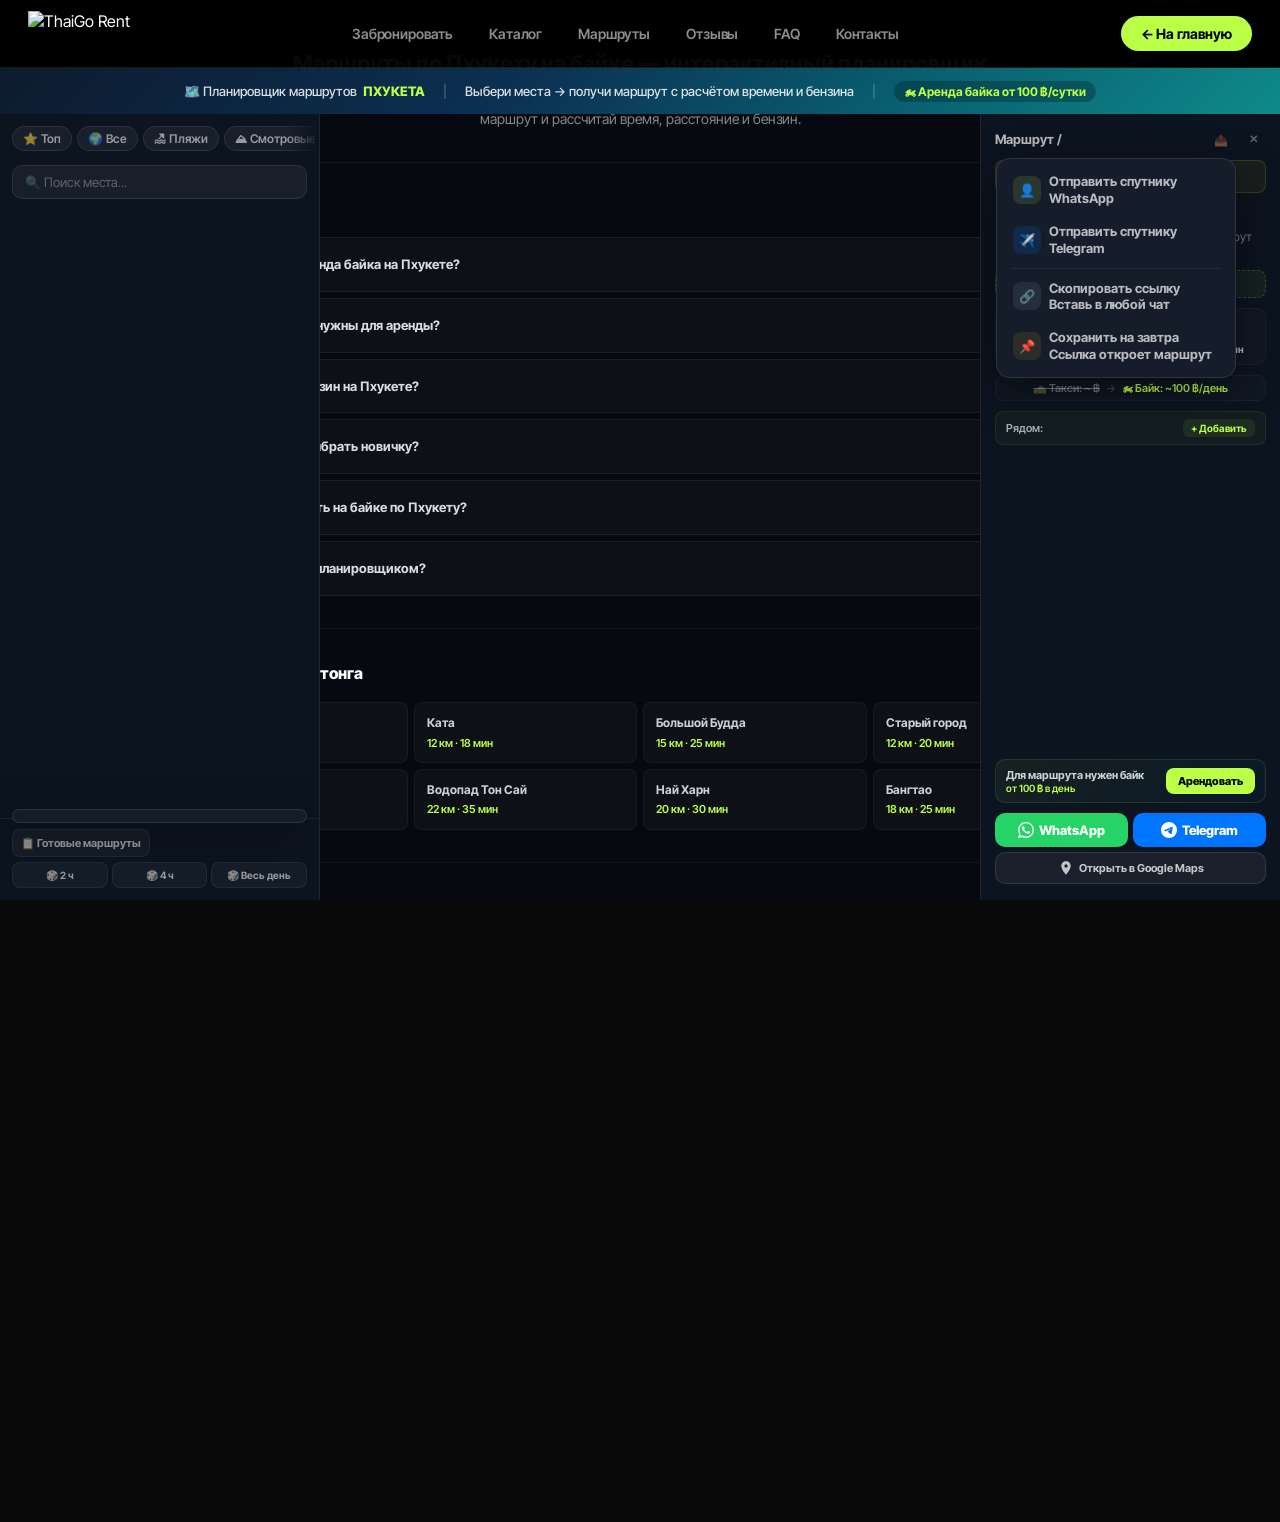
==== index.html @ ddea9d00 "upd1" ====
<!DOCTYPE html>
<html lang="ru">
<head>
  <meta charset="UTF-8">
  <meta name="viewport" content="width=device-width, initial-scale=1.0">
  <title>Маршруты по Пхукету на байке — интерактивный планировщик | ThaiGo Rent</title>
  <meta name="description" content="Интерактивный планировщик маршрутов по Пхукету. 60+ мест: пляжи, храмы, смотровые, рынки, рестораны, фотоспоты. Расчёт километров, времени и бензина. Аренда байка от 100 ฿/сутки.">
  <link rel="canonical" href="https://map.thaigo.rent/">
  <meta name="robots" content="index, follow, max-snippet:-1, max-image-preview:large">

  <!-- Favicon -->
  <link rel="icon" type="image/svg+xml" href="https://thaigo.rent/wp-content/themes/wordpress-theme/img/logo.svg">
  <link rel="icon" type="image/png" sizes="32x32" href="https://thaigo.rent/wp-content/uploads/2024/12/cropped-android-chrome-192x192-1-32x32.png">
  <link rel="apple-touch-icon" href="https://thaigo.rent/wp-content/uploads/2024/12/cropped-android-chrome-192x192-1-180x180.png">

  <!-- Verification -->
  <meta name="yandex-verification" content="">
  <meta name="google-site-verification" content="">

  <!-- Open Graph -->
  <meta property="og:title" content="Планировщик маршрутов по Пхукету на байке | ThaiGo Rent">
  <meta property="og:description" content="Построй маршрут по Пхукету: 60+ мест, расчёт км, времени и бензина. Аренда байка от 100 ฿/сутки.">
  <meta property="og:type" content="website">
  <meta property="og:url" content="https://map.thaigo.rent/">
  <meta property="og:locale" content="ru_RU">
  <meta property="og:image" content="https://map.thaigo.rent/og-cover.jpg">
  <meta property="og:image:width" content="1200">
  <meta property="og:image:height" content="630">
  <meta property="og:image:alt" content="Планировщик маршрутов по Пхукету — интерактивная карта с 60+ местами">
  <meta property="og:site_name" content="ThaiGo Rent">

  <!-- Twitter Card -->
  <meta name="twitter:card" content="summary_large_image">
  <meta name="twitter:title" content="Планировщик маршрутов по Пхукету на байке | ThaiGo Rent">
  <meta name="twitter:description" content="60+ мест на Пхукете: пляжи, храмы, рынки, фотоспоты. Расчёт км, времени и бензина.">
  <meta name="twitter:image" content="https://map.thaigo.rent/og-cover.jpg">

  <!-- Google Fonts: Inter Tight -->
  <link rel="preconnect" href="https://fonts.googleapis.com">
  <link rel="preconnect" href="https://fonts.gstatic.com" crossorigin>
  <link href="https://fonts.googleapis.com/css2?family=Inter+Tight:wght@400;500;600;700;800;900&display=swap" rel="stylesheet">

  <!-- Leaflet CSS -->
  <link rel="stylesheet" href="https://unpkg.com/leaflet@1.9.4/dist/leaflet.css">

  <!-- App CSS -->
  <link rel="stylesheet" href="css/main.css">
  <link rel="stylesheet" href="css/panel.css">
  <link rel="stylesheet" href="css/map.css">
  <link rel="stylesheet" href="css/animations.css">

  <!-- Schema.org: WebApplication -->
  <script type="application/ld+json">
  {
    "@context": "https://schema.org",
    "@type": "WebApplication",
    "name": "Планировщик маршрутов по Пхукету",
    "url": "https://map.thaigo.rent/",
    "applicationCategory": "TravelApplication",
    "inLanguage": "ru",
    "description": "Интерактивный планировщик маршрутов по острову Пхукет для туристов на байке. 60+ мест с расчётом расстояния, времени и бензина.",
    "operatingSystem": "All",
    "browserRequirements": "Requires JavaScript",
    "offers": {
      "@type": "Offer",
      "price": "0",
      "priceCurrency": "THB"
    },
    "provider": {
      "@type": "LocalBusiness",
      "name": "ThaiGo Rent",
      "url": "https://thaigo.rent",
      "telephone": "+66822545737",
      "image": "https://thaigo.rent/wp-content/themes/wordpress-theme/img/logo.svg",
      "priceRange": "100-500 THB",
      "address": {
        "@type": "PostalAddress",
        "streetAddress": "Patak Rd",
        "addressLocality": "Karon",
        "addressRegion": "Phuket",
        "addressCountry": "TH"
      },
      "geo": {
        "@type": "GeoCoordinates",
        "latitude": 7.8439,
        "longitude": 98.2977
      },
      "openingHoursSpecification": {
        "@type": "OpeningHoursSpecification",
        "dayOfWeek": ["Monday","Tuesday","Wednesday","Thursday","Friday","Saturday","Sunday"],
        "opens": "09:00",
        "closes": "21:00"
      }
    }
  }
  </script>

  <!-- Schema.org: BreadcrumbList -->
  <script type="application/ld+json">
  {
    "@context": "https://schema.org",
    "@type": "BreadcrumbList",
    "itemListElement": [
      {
        "@type": "ListItem",
        "position": 1,
        "name": "ThaiGo Rent",
        "item": "https://thaigo.rent/"
      },
      {
        "@type": "ListItem",
        "position": 2,
        "name": "Планировщик маршрутов по Пхукету",
        "item": "https://map.thaigo.rent/"
      }
    ]
  }
  </script>

  <!-- Schema.org: FAQPage -->
  <script type="application/ld+json">
  {
    "@context": "https://schema.org",
    "@type": "FAQPage",
    "mainEntity": [
      {
        "@type": "Question",
        "name": "Сколько стоит аренда байка на Пхукете?",
        "acceptedAnswer": {
          "@type": "Answer",
          "text": "Аренда скутера на Пхукете в ThaiGo Rent стоит от 100 бат в сутки (около 270 рублей). Цена зависит от модели: Honda Click от 100 ฿, Yamaha NMAX от 250 ฿, Honda PCX от 300 ฿. Страховка и доставка в отель включены."
        }
      },
      {
        "@type": "Question",
        "name": "Какие документы нужны для аренды байка?",
        "acceptedAnswer": {
          "@type": "Answer",
          "text": "Для аренды байка на Пхукете нужен загранпаспорт и международные водительские права (категория А). Залог — от 2000 бат или копия паспорта. ThaiGo Rent принимает бронирование через WhatsApp и Telegram."
        }
      },
      {
        "@type": "Question",
        "name": "Сколько стоит бензин на Пхукете?",
        "acceptedAnswer": {
          "@type": "Answer",
          "text": "Бензин на Пхукете стоит около 43 бат за литр (около 115 рублей). Средний расход скутера — 4 литра на 100 км. Маршрут длиной 50 км обойдётся примерно в 85 бат бензина."
        }
      },
      {
        "@type": "Question",
        "name": "Какой маршрут по Пхукету выбрать новичку?",
        "acceptedAnswer": {
          "@type": "Answer",
          "text": "Лучший маршрут для начинающих: Патонг — Карон — Ката — смотровая Карон — мыс Пхромтхеп. Это 25 км по прибрежной дороге, около 40 минут в пути, без сложных серпантинов. Дорога асфальтированная с красивыми видами."
        }
      },
      {
        "@type": "Question",
        "name": "Безопасно ли ездить на байке по Пхукету?",
        "acceptedAnswer": {
          "@type": "Answer",
          "text": "Движение на Пхукете левостороннее. Основные правила: носите шлем (штраф 500 ฿), не превышайте 60 км/ч в городе и 90 км/ч на трассе, сбрасывайте скорость на серпантинах. Избегайте поездок в Патонг в час пик (8-10 утра и 17-19 вечера)."
        }
      },
      {
        "@type": "Question",
        "name": "Как пользоваться планировщиком маршрутов?",
        "acceptedAnswer": {
          "@type": "Answer",
          "text": "Выберите интересные места из списка слева или на карте. Планировщик автоматически рассчитает расстояние, время в пути и стоимость бензина. Можно оптимизировать порядок точек, поделиться маршрутом через WhatsApp/Telegram или открыть в Google Maps."
        }
      }
    ]
  }
  </script>
</head>
<body>

  <!-- ===== HEADER ===== -->
  <header class="header">
    <a href="https://thaigo.rent" target="_blank" rel="noopener">
      <img
        src="https://thaigo.rent/wp-content/themes/wordpress-theme/img/logo.svg"
        alt="ThaiGo Rent"
        height="44"
        class="logo-img"
      >
    </a>

    <nav class="header-nav">
      <a href="https://thaigo.rent/#book-form">Забронировать</a>
      <a href="https://thaigo.rent/#catalog">Каталог</a>
      <a href="https://thaigo.rent/#where-go">Маршруты</a>
      <a href="https://thaigo.rent/#comments">Отзывы</a>
      <a href="https://thaigo.rent/#faq">FAQ</a>
      <a href="https://thaigo.rent/#contact-info">Контакты</a>
    </nav>

    <a href="https://thaigo.rent" class="header-back">← На главную</a>

    <button class="burger" onclick="document.querySelector('.mobile-menu').classList.toggle('open')" aria-label="Меню">☰</button>
  </header>

  <!-- Mobile menu -->
  <div class="mobile-menu">
    <a href="https://thaigo.rent/#book-form" onclick="this.parentElement.classList.remove('open')">🏍 Забронировать</a>
    <a href="https://thaigo.rent/#catalog" onclick="this.parentElement.classList.remove('open')">📋 Каталог</a>
    <a href="https://thaigo.rent/#where-go" onclick="this.parentElement.classList.remove('open')">🗺️ Маршруты</a>
    <a href="https://thaigo.rent/#comments" onclick="this.parentElement.classList.remove('open')">⭐ Отзывы</a>
    <a href="https://thaigo.rent/#faq" onclick="this.parentElement.classList.remove('open')">❓ FAQ</a>
    <a href="https://thaigo.rent/#contact-info" onclick="this.parentElement.classList.remove('open')">📞 Контакты</a>
    <a href="https://thaigo.rent" onclick="this.parentElement.classList.remove('open')">← На главную</a>
  </div>

  <!-- ===== HERO ===== -->
  <div class="hero">
    <span class="hero-title">🗺️ Планировщик маршрутов <span class="hero-accent">ПХУКЕТА</span></span>
    <span class="hero-sep">|</span>
    <span>Выбери места → получи маршрут с расчётом времени и бензина</span>
    <span class="hero-sep">|</span>
    <span class="hero-badge">🏍 Аренда байка от 100 ฿/сутки</span>
  </div>

  <!-- ===== MAIN SHELL (3-column: catalog | map | route) ===== -->
  <main class="shell" x-data="panelData()" x-init="init()">

    <!-- LEFT PANEL: Places catalog (discovery) -->
    <aside class="panel-left">
      <!-- Filters -->
      <div class="filters-wrap">
        <div class="filters">
          <button class="filter-pill" :class="{ active: filter === 'top' }" @click="setFilter('top')">⭐ Топ</button>
          <button class="filter-pill" :class="{ active: filter === 'all' }" @click="setFilter('all')">🌍 Все</button>
          <button class="filter-pill" :class="{ active: filter === 'beach' }" @click="setFilter('beach')">🏖 Пляжи</button>
          <button class="filter-pill" :class="{ active: filter === 'view' }" @click="setFilter('view')">⛰ Смотровые</button>
          <button class="filter-pill" :class="{ active: filter === 'temple' }" @click="setFilter('temple')">🛕 Храмы</button>
          <button class="filter-pill" :class="{ active: filter === 'nature' }" @click="setFilter('nature')">🌿 Природа</button>
          <button class="filter-pill" :class="{ active: filter === 'market' }" @click="setFilter('market')">🛍 Рынки</button>
          <button class="filter-pill" :class="{ active: filter === 'food' }" @click="setFilter('food')">🍜 Еда</button>
          <button class="filter-pill" :class="{ active: filter === 'photo' }" @click="setFilter('photo')">📸 Фото</button>
        </div>
      </div>

      <!-- Search -->
      <div class="search-row">
        <input type="text" placeholder="🔍 Поиск места..." x-model="search" class="search-input">
      </div>

      <!-- Place list -->
      <div class="list-scroll">
        <template x-for="place in filteredPlaces" :key="place.id">
          <div class="place-card"
               :class="{ active: place._inRoute }"
               @click="togglePlace(place)">
            <div class="place-icon-wrap" :class="'cat-' + getDisplayCat(place)">
              <span x-text="place.icon"></span>
            </div>
            <div class="place-info">
              <div class="place-name" x-text="place.name"></div>
              <div class="place-desc" x-text="place.desc"></div>
            </div>
            <button class="place-add"
                    :class="{ added: place._inRoute }"
                    @click.stop="togglePlace(place)">
              <span x-text="place._inRoute ? '✓' : '+'"></span>
            </button>
          </div>
        </template>
      </div>

      <!-- Presets & Generator (bottom of left panel) -->
      <div class="gen-block">
        <div class="gen-row">
          <div class="presets-wrap" style="flex:1">
            <button class="gen-btn" @click.stop="togglePresets()">📋 Готовые маршруты</button>
            <div class="presets-popover" x-show="presetsOpen" x-transition @click.stop>
              <template x-for="preset in PRESET_ROUTES" :key="preset.name">
                <button class="share-popover-item" @click="loadPreset(preset)">
                  <span class="share-popover-icon" style="background:rgba(255,255,255,0.06)" x-text="preset.icon"></span>
                  <span class="share-popover-label" x-text="preset.name"></span>
                </button>
              </template>
            </div>
          </div>
        </div>
        <div class="gen-row">
          <button class="gen-btn gen-btn-rand" @click="generateRandom(120)">🎲 2 ч</button>
          <button class="gen-btn gen-btn-rand" @click="generateRandom(240)">🎲 4 ч</button>
          <button class="gen-btn gen-btn-rand" @click="generateRandom(480)">🎲 Весь день</button>
        </div>
      </div>
    </aside>

    <!-- MAP -->
    <div id="map"></div>

    <!-- RIGHT PANEL: Route builder (planning) -->
    <aside class="panel-right">

      <!-- Route header -->
      <div class="route-header">
        <span>Маршрут <span class="route-count" x-text="route.length"></span>/<span x-text="12"></span></span>
        <div style="display:flex;gap:5px;align-items:center">
          <div class="share-popover-wrap" x-show="route.length >= 2">
            <button class="share-btn" @click.stop="toggleSharePopover()" title="Поделиться">📤</button>
            <div class="share-popover" x-show="shareOpen" x-transition @click.stop>
              <button class="share-popover-item" @click="shareToCompanionWA()">
                <span class="share-popover-icon icon-companion">👤</span>
                <span class="share-popover-text">
                  <span class="share-popover-label">Отправить спутнику</span>
                  <span class="share-popover-sub">WhatsApp</span>
                </span>
              </button>
              <button class="share-popover-item" @click="shareToCompanionTG()">
                <span class="share-popover-icon icon-tg">✈️</span>
                <span class="share-popover-text">
                  <span class="share-popover-label">Отправить спутнику</span>
                  <span class="share-popover-sub">Telegram</span>
                </span>
              </button>
              <div class="share-popover-sep"></div>
              <button class="share-popover-item" @click="copyLink()">
                <span class="share-popover-icon icon-copy">🔗</span>
                <span class="share-popover-text">
                  <span class="share-popover-label">Скопировать ссылку</span>
                  <span class="share-popover-sub">Вставь в любой чат</span>
                </span>
              </button>
              <button class="share-popover-item" @click="saveTomorrow()">
                <span class="share-popover-icon icon-save">📌</span>
                <span class="share-popover-text">
                  <span class="share-popover-label">Сохранить на завтра</span>
                  <span class="share-popover-sub">Ссылка откроет маршрут</span>
                </span>
              </button>
            </div>
          </div>
          <button class="clear-btn" x-show="route.length > 0" @click="clearRoute()" title="Сбросить маршрут">✕</button>
        </div>
      </div>

      <!-- Optimize route button -->
      <button class="optimize-btn-full" x-show="route.length >= 3" @click="optimizeRoute()">
        ⚡ Оптимизировать маршрут
      </button>

      <!-- Route name & rating -->
      <div class="route-name-row" x-show="route.length >= 2">
        <span class="route-name-label" x-text="routeName"></span>
        <span class="route-rating" x-show="routeRating" x-text="routeRating ? routeRating.icon + ' ' + routeRating.text : ''"></span>
      </div>

      <!-- Route stops (draggable) -->
      <div class="route-list">
        <template x-for="(stop, i) in route" :key="stop.id">
          <div class="stop" draggable="true">
            <span class="stop-drag">⠿</span>
            <div class="stop-num"
                 :class="{ start: i === 0, end: i === route.length - 1 && route.length > 1 }"
                 x-text="i + 1"></div>
            <span class="stop-name" x-text="stop.name" @click.stop="focusPlace(stop.id)"></span>
            <button class="stop-remove" @click.stop="removeStop(stop.id)">×</button>
          </div>
        </template>
        <div x-show="route.length === 0" class="empty-route">
          Выбери 2+ места чтобы построить маршрут
        </div>
      </div>

      <!-- Start from ThaiGo -->
      <button class="thaigo-start-btn" x-show="route.length > 0 && !hasThaiGo" @click="startFromThaiGo()">
        🏍 Начать от ThaiGo Rent
      </button>

      <!-- Stats -->
      <div class="stats" x-show="route.length >= 2">
        <div class="stat" :class="{ active: stats.km > 0 }">
          <div class="stat-value" x-text="stats.km.toFixed ? stats.km.toFixed(1) : stats.km">0.0</div>
          <div class="stat-unit">км</div>
          <div class="stat-sub" x-show="stats.rubKm > 0" x-text="'≈ ' + stats.rubKm + ' ₽'"></div>
        </div>
        <div class="stat" :class="{ active: stats.mins > 0 }">
          <div class="stat-value" x-text="formatTime(stats.mins)">0</div>
          <div class="stat-unit">в пути</div>
        </div>
        <div class="stat" :class="{ active: stats.fuel > 0 }">
          <div class="stat-value" x-text="stats.fuel">0</div>
          <div class="stat-unit">฿ бензин</div>
          <div class="stat-sub" x-show="stats.rubFuel > 0" x-text="'≈ ' + stats.rubFuel + ' ₽'"></div>
        </div>
      </div>

      <!-- Cost comparison (taxi vs bike) -->
      <div class="cost-compare" x-show="route.length >= 2 && taxiCost > 0">
        <span class="cost-compare-taxi">🚕 Такси: ~<span x-text="taxiCost"></span> ฿</span>
        <span class="cost-compare-sep">→</span>
        <span class="cost-compare-bike">🏍 Байк: ~100 ฿/день</span>
      </div>

      <!-- Nearby suggestion -->
      <div class="nearby-hint" x-show="nearbySuggestion" x-transition>
        <span class="nearby-hint-text">
          <span x-text="nearbySuggestion ? nearbySuggestion.icon : ''"></span>
          Рядом: <strong x-text="nearbySuggestion ? nearbySuggestion.name : ''"></strong>
        </span>
        <button class="nearby-hint-btn" @click="addSuggestion()">+ Добавить</button>
      </div>

      <!-- Warnings -->
      <div class="warn-block" x-show="warnings.length > 0">
        <template x-for="w in warnings" :key="w">
          <div class="warn-item">
            <span class="warn-icon" x-text="getWarning(w).icon"></span>
            <span x-text="getWarning(w).text"></span>
          </div>
        </template>
      </div>

      <!-- Spacer to push CTA to bottom -->
      <div class="panel-right-spacer"></div>

      <!-- Bike rental CTA (3+ points) -->
      <div class="rent-cta" x-show="route.length >= 3">
        <div class="rent-cta-text">
          <div class="rent-cta-title">Для маршрута нужен байк</div>
          <div class="rent-cta-sub">от 100 ฿ в день</div>
        </div>
        <button class="rent-cta-btn" @click="rentBikeWA()">Арендовать</button>
      </div>

      <!-- CTA -->
      <div class="cta-block">
        <div class="ctas">
          <a class="cta cta-wa"
             :href="waLink"
             target="_blank" rel="noopener">
            <svg viewBox="0 0 24 24" width="18" height="18"><path d="M17.472 14.382c-.297-.149-1.758-.867-2.03-.967-.273-.099-.471-.148-.67.15-.197.297-.767.966-.94 1.164-.173.199-.347.223-.644.075-.297-.15-1.255-.463-2.39-1.475-.883-.788-1.48-1.761-1.653-2.059-.173-.297-.018-.458.13-.606.134-.133.298-.347.446-.52.149-.174.198-.298.298-.497.099-.198.05-.371-.025-.52-.075-.149-.669-1.612-.916-2.207-.242-.579-.487-.5-.669-.51-.173-.008-.371-.01-.57-.01-.198 0-.52.074-.792.372-.272.297-1.04 1.016-1.04 2.479 0 1.462 1.065 2.875 1.213 3.074.149.198 2.096 3.2 5.077 4.487.709.306 1.262.489 1.694.625.712.227 1.36.195 1.871.118.571-.085 1.758-.719 2.006-1.413.248-.694.248-1.289.173-1.413-.074-.124-.272-.198-.57-.347m-5.421 7.403h-.004a9.87 9.87 0 01-5.031-1.378l-.361-.214-3.741.982.998-3.648-.235-.374a9.86 9.86 0 01-1.51-5.26c.001-5.45 4.436-9.884 9.888-9.884 2.64 0 5.122 1.03 6.988 2.898a9.825 9.825 0 012.893 6.994c-.003 5.45-4.437 9.884-9.885 9.884m8.413-18.297A11.815 11.815 0 0012.05 0C5.495 0 .16 5.335.157 11.892c0 2.096.547 4.142 1.588 5.945L.057 24l6.305-1.654a11.882 11.882 0 005.683 1.448h.005c6.554 0 11.89-5.335 11.893-11.893a11.821 11.821 0 00-3.48-8.413z" fill="currentColor"/></svg>
            WhatsApp
          </a>
          <a class="cta cta-tg"
             :href="tgLink"
             target="_blank" rel="noopener">
            <svg viewBox="0 0 24 24" width="18" height="18"><path d="M11.944 0A12 12 0 000 12a12 12 0 0012 12 12 12 0 0012-12A12 12 0 0012 0h-.056zm4.962 7.224c.1-.002.321.023.465.14a.506.506 0 01.171.325c.016.093.036.306.02.472-.18 1.898-.962 6.502-1.36 8.627-.168.9-.499 1.201-.82 1.23-.696.065-1.225-.46-1.9-.902-1.056-.693-1.653-1.124-2.678-1.8-1.185-.78-.417-1.21.258-1.91.177-.184 3.247-2.977 3.307-3.23.007-.032.014-.15-.056-.212s-.174-.041-.249-.024c-.106.024-1.793 1.14-5.061 3.345-.479.33-.913.49-1.302.48-.428-.008-1.252-.241-1.865-.44-.752-.245-1.349-.374-1.297-.789.027-.216.325-.437.893-.663 3.498-1.524 5.83-2.529 6.998-3.014 3.332-1.386 4.025-1.627 4.476-1.635z" fill="currentColor"/></svg>
            Telegram
          </a>
        </div>
        <a class="cta cta-gmaps"
           :href="googleMapsLink"
           :class="{ disabled: route.length < 2 }"
           x-show="route.length >= 2"
           target="_blank" rel="noopener">
          <svg viewBox="0 0 24 24" width="16" height="16"><path d="M12 2C8.13 2 5 5.13 5 9c0 5.25 7 13 7 13s7-7.75 7-13c0-3.87-3.13-7-7-7zm0 9.5a2.5 2.5 0 010-5 2.5 2.5 0 010 5z" fill="currentColor"/></svg>
          Открыть в Google Maps
        </a>
      </div>

    </aside>

  </main>

  <!-- ===== FOOTER: visible SEO content + FAQ + info ===== -->
  <footer class="site-footer" id="footer">

    <!-- H1 — one per page, visible -->
    <div class="footer-hero">
      <h1>Маршруты по Пхукету на байке — интерактивный планировщик</h1>
      <p class="footer-hero-sub">60+ мест на карте: пляжи, храмы, смотровые, рынки, рестораны и фотоспоты. Построй маршрут и рассчитай время, расстояние и бензин.</p>
    </div>

    <!-- FAQ accordion — matches FAQPage schema -->
    <div class="footer-section">
      <h2 class="footer-section-title">Частые вопросы</h2>
      <div class="faq-list">
        <details class="faq-item">
          <summary class="faq-q">Сколько стоит аренда байка на Пхукете?</summary>
          <div class="faq-a">Аренда скутера в ThaiGo Rent от 100 бат в сутки (~270 рублей). Honda Click от 100 ฿, Yamaha NMAX от 250 ฿, Honda PCX от 300 ฿. Страховка и доставка в отель включены.</div>
        </details>
        <details class="faq-item">
          <summary class="faq-q">Какие документы нужны для аренды?</summary>
          <div class="faq-a">Загранпаспорт и международные водительские права (категория А). Залог — от 2000 бат или копия паспорта. Бронирование через WhatsApp и Telegram.</div>
        </details>
        <details class="faq-item">
          <summary class="faq-q">Сколько стоит бензин на Пхукете?</summary>
          <div class="faq-a">Около 43 бат за литр (~115 рублей). Средний расход скутера — 4 литра на 100 км. Маршрут 50 км обойдётся примерно в 85 бат бензина.</div>
        </details>
        <details class="faq-item">
          <summary class="faq-q">Какой маршрут выбрать новичку?</summary>
          <div class="faq-a">Патонг — Карон — Ката — смотровая Карон — мыс Пхромтхеп. Это 25 км по прибрежной дороге, около 40 минут, без сложных серпантинов.</div>
        </details>
        <details class="faq-item">
          <summary class="faq-q">Безопасно ли ездить на байке по Пхукету?</summary>
          <div class="faq-a">Движение левостороннее. Шлем обязателен (штраф 500 ฿), не превышайте 60 км/ч в городе. Сбрасывайте скорость на серпантинах. Избегайте Патонга в час пик (8-10 и 17-19).</div>
        </details>
        <details class="faq-item">
          <summary class="faq-q">Как пользоваться планировщиком?</summary>
          <div class="faq-a">Выберите места из списка или на карте. Планировщик рассчитает расстояние, время и бензин. Можно оптимизировать порядок, поделиться через WhatsApp/Telegram или открыть в Google Maps.</div>
        </details>
      </div>
    </div>

    <!-- Distances table -->
    <div class="footer-section">
      <h2 class="footer-section-title">Расстояния от Патонга</h2>
      <div class="distances-grid">
        <div class="distance-item"><span class="distance-to">Карон</span><span class="distance-val">8 км &middot; 12 мин</span></div>
        <div class="distance-item"><span class="distance-to">Ката</span><span class="distance-val">12 км &middot; 18 мин</span></div>
        <div class="distance-item"><span class="distance-to">Большой Будда</span><span class="distance-val">15 км &middot; 25 мин</span></div>
        <div class="distance-item"><span class="distance-to">Старый город</span><span class="distance-val">12 км &middot; 20 мин</span></div>
        <div class="distance-item"><span class="distance-to">Мыс Пхромтхеп</span><span class="distance-val">22 км &middot; 35 мин</span></div>
        <div class="distance-item"><span class="distance-to">Водопад Тон Сай</span><span class="distance-val">22 км &middot; 35 мин</span></div>
        <div class="distance-item"><span class="distance-to">Най Харн</span><span class="distance-val">20 км &middot; 30 мин</span></div>
        <div class="distance-item"><span class="distance-to">Бангтао</span><span class="distance-val">18 км &middot; 25 мин</span></div>
      </div>
    </div>

    <!-- Category guides -->
    <div class="footer-section">
      <h2 class="footer-section-title">Что посмотреть на Пхукете</h2>
      <div class="footer-guides">
        <div class="footer-guide">
          <h3>🏖 Пляжи</h3>
          <p>14 лучших пляжей. Патонг для ночной жизни, Ката для сёрфинга, Карон для спокойного отдыха, Фридом для уединения, Най Харн для местной атмосферы, Май Кхао в национальном парке.</p>
        </div>
        <div class="footer-guide">
          <h3>⛰ Смотровые</h3>
          <p>Мыс Пхромтхеп — лучший закат. Смотровая Карон — панорама трёх пляжей. Ранг Хилл — вид на город с кафе. Ветряные мельницы на побережье.</p>
        </div>
        <div class="footer-guide">
          <h3>🛕 Храмы</h3>
          <p>Ват Чалонг — главный храм. Большой Будда — 45-метровая статуя. Shrine of Serene Light — уникальный свет. Дресс-код: закрытые плечи и колени.</p>
        </div>
        <div class="footer-guide">
          <h3>🛍 Рынки и еда</h3>
          <p>Банзаан — морепродукты. Ночной рынок каждый вечер. Нака — weekend market. Тунг Ка Кафе — тайская кухня с панорамой на Ранг Хилл.</p>
        </div>
      </div>
    </div>

    <!-- Driving tips -->
    <div class="footer-section">
      <h2 class="footer-section-title">Советы по вождению</h2>
      <div class="tips-grid">
        <div class="tip-card"><span class="tip-icon">🛣</span><span>Левостороннее движение</span></div>
        <div class="tip-card"><span class="tip-icon">🪪</span><span>Международные права обязательны</span></div>
        <div class="tip-card"><span class="tip-icon">⛑</span><span>Шлем обязателен (штраф 500 ฿)</span></div>
        <div class="tip-card"><span class="tip-icon">🏙</span><span>В городе до 60 км/ч</span></div>
        <div class="tip-card"><span class="tip-icon">⛽</span><span>Бензин ~43 ฿/литр</span></div>
        <div class="tip-card"><span class="tip-icon">🚦</span><span>Пробки в Патонге 8-10 и 17-19</span></div>
      </div>
    </div>

    <!-- Bottom bar -->
    <div class="footer-bottom">
      <div class="footer-about">
        <a href="https://thaigo.rent" target="_blank" rel="noopener" class="footer-logo-link">
          <img src="https://thaigo.rent/wp-content/themes/wordpress-theme/img/logo.svg" alt="ThaiGo Rent — аренда байков на Пхукете" height="32" loading="lazy">
        </a>
        <p>ThaiGo Rent — аренда байков на Пхукете. Офис в Кароне. Скутеры от 100 ฿/день. Доставка в отель.</p>
      </div>
      <nav class="footer-links" aria-label="Навигация в подвале">
        <a href="https://thaigo.rent/#book-form">Забронировать</a>
        <a href="https://thaigo.rent/#catalog">Каталог байков</a>
        <a href="https://thaigo.rent/#comments">Отзывы</a>
        <a href="https://thaigo.rent/#faq">FAQ</a>
        <a href="https://thaigo.rent/#contact-info">Контакты</a>
      </nav>
      <div class="footer-contacts">
        <a href="https://wa.me/66822545737" target="_blank" rel="noopener">WhatsApp</a>
        <a href="https://t.me/ThaiGoSale1" target="_blank" rel="noopener">Telegram</a>
        <span class="footer-copy">&copy; ThaiGo Rent</span>
      </div>
    </div>

  </footer>

  <!-- ===== NOSCRIPT FALLBACK ===== -->
  <noscript>
    <div style="padding:40px 20px;max-width:800px;margin:0 auto;font-family:sans-serif;color:#333">
      <h1>Планировщик маршрутов по Пхукету на байке — ThaiGo Rent</h1>
      <p>Для работы интерактивной карты необходим JavaScript. Включите JavaScript в настройках браузера и обновите страницу.</p>
      <h2>Популярные маршруты по Пхукету</h2>
      <ul>
        <li><strong>Пляжи юга:</strong> Патонг — Карон — Ката — Най Харн — мыс Пхромтхеп (25 км, ~40 мин)</li>
        <li><strong>Храмовый маршрут:</strong> Ват Чалонг — Большой Будда — Старый город (35 км, ~1 ч)</li>
        <li><strong>Север острова:</strong> Бангтао — Сурин — Камала — Сиринат парк (30 км, ~50 мин)</li>
      </ul>
      <h2>Аренда байка — ThaiGo Rent</h2>
      <p>Офис в Кароне. Скутеры от 100 ฿/день. Бронирование: <a href="https://wa.me/66822545737">WhatsApp</a> или <a href="https://t.me/ThaiGoSale1">Telegram</a>.</p>
      <p><a href="https://thaigo.rent">thaigo.rent</a></p>
    </div>
  </noscript>

  <!-- Toasts container -->
  <div id="toasts"></div>

  <!-- ===== SCRIPTS ===== -->
  <!-- Leaflet (must load sync — app scripts reference L.) -->
  <script src="https://unpkg.com/leaflet@1.9.4/dist/leaflet.js"></script>
  <!-- App JS (defer preserves order; must load before Alpine) -->
  <script defer src="js/data.js"></script>
  <script defer src="js/stats.js"></script>
  <script defer src="js/route.js"></script>
  <script defer src="js/map.js"></script>
  <script defer src="js/share.js"></script>
  <script defer src="js/ui.js"></script>
  <!-- Alpine.js (last — needs panelData() to be defined) -->
  <script defer src="https://cdn.jsdelivr.net/npm/alpinejs@3.x.x/dist/cdn.min.js"></script>

</body>
</html>
---- css/main.css ----
/* ===== CSS Variables ===== */
:root {
  --green:   #BBFF46;
  --gdk:     #96D930;
  --blue:    #0075FF;
  --bg:      #0A0A0A;
  --panel:   #0c1420;
  --bdr:     rgba(255,255,255,0.07);
  --muted:   rgba(255,255,255,0.45);
  --teal-gradient: linear-gradient(135deg, #0d1b2e 0%, #0b3052 40%, #095e70 70%, #0e8a8a 100%);
  --header-h: 68px;
  --hero-h:   46px;
  --panel-left-w:  320px;
  --panel-right-w: 300px;
}

/* ===== Reset ===== */
*, *::before, *::after {
  box-sizing: border-box;
  margin: 0;
  padding: 0;
}

html, body {
  height: 100%;
  overflow: hidden;
  font-family: 'Inter Tight', sans-serif;
  background: var(--bg);
  color: #fff;
  -webkit-font-smoothing: antialiased;
  -moz-osx-font-smoothing: grayscale;
}

a { color: inherit; text-decoration: none; }
button { font-family: inherit; cursor: pointer; border: none; background: none; color: inherit; }
input { font-family: inherit; }
img { display: block; max-width: 100%; }

/* ===== Scrollbar ===== */
::-webkit-scrollbar { width: 5px; }
::-webkit-scrollbar-track { background: transparent; }
::-webkit-scrollbar-thumb { background: rgba(255,255,255,0.12); border-radius: 10px; }
::-webkit-scrollbar-thumb:hover { background: rgba(255,255,255,0.2); }

/* ===== Header ===== */
.header {
  position: fixed;
  top: 0;
  left: 0;
  right: 0;
  height: var(--header-h);
  z-index: 1000;
  display: flex;
  align-items: center;
  padding: 0 28px;
  background: rgba(0,0,0,0.97);
  border-bottom: 1px solid rgba(187,255,70,0.12);
  gap: 12px;
}

.header .logo-img {
  height: 46px;
  flex-shrink: 0;
}

.header-nav {
  display: flex;
  align-items: center;
  gap: 4px;
  margin: 0 auto;
}

.header-nav a {
  font-size: 14px;
  font-weight: 600;
  color: rgba(255,255,255,0.55);
  padding: 8px 16px;
  border-radius: 9999px;
  transition: color .2s, background .2s;
  white-space: nowrap;
  letter-spacing: -0.01em;
}

.header-nav a:hover {
  color: #fff;
  background: rgba(255,255,255,0.07);
}

.header-back {
  font-size: 14px;
  font-weight: 700;
  color: #000;
  padding: 9px 20px;
  background: var(--green);
  border: none;
  border-radius: 9999px;
  transition: all .2s;
  white-space: nowrap;
  flex-shrink: 0;
  letter-spacing: -0.01em;
}

.header-back:hover {
  background: var(--gdk);
}

/* Burger */
.burger {
  display: none;
  width: 36px;
  height: 36px;
  align-items: center;
  justify-content: center;
  font-size: 20px;
  margin-left: auto;
  border-radius: 8px;
}

.burger:hover { background: rgba(255,255,255,0.06); }

/* Mobile menu */
.mobile-menu {
  display: none;
  position: fixed;
  top: var(--header-h);
  left: 0;
  right: 0;
  bottom: 0;
  z-index: 999;
  background: rgba(0,0,0,0.97);
  flex-direction: column;
  padding: 20px;
  gap: 4px;
}

.mobile-menu.open { display: flex; }

.mobile-menu a {
  font-size: 16px;
  font-weight: 600;
  color: rgba(255,255,255,0.7);
  padding: 14px 16px;
  border-radius: 10px;
  transition: all .2s;
}

.mobile-menu a:hover {
  color: #fff;
  background: rgba(255,255,255,0.06);
}

/* ===== Hero ===== */
.hero {
  position: fixed;
  top: var(--header-h);
  left: 0;
  right: 0;
  height: var(--hero-h);
  z-index: 900;
  display: flex;
  align-items: center;
  justify-content: center;
  gap: 18px;
  font-size: 13px;
  font-weight: 500;
  color: rgba(255,255,255,0.85);
  background: var(--teal-gradient);
}

.hero-title { display: flex; align-items: center; gap: 6px; }
.hero-accent { color: var(--green); font-weight: 800; }
.hero-sep { color: rgba(255,255,255,0.25); }

.hero-badge {
  display: inline-flex;
  align-items: center;
  gap: 5px;
  padding: 3px 10px;
  background: rgba(0,0,0,0.25);
  border-radius: 20px;
  font-size: 12px;
  font-weight: 700;
  color: var(--green);
}

/* ===== Shell (main 3-column layout) ===== */
.shell {
  position: fixed;
  top: calc(var(--header-h) + var(--hero-h));
  left: 0;
  right: 0;
  bottom: 0;
  display: flex;
  flex-wrap: nowrap;
  overflow: hidden;
}

/* ===== Map container ===== */
#map {
  flex: 1 1 0%;
  min-width: 0;
}

/* ===== Toasts ===== */
#toasts {
  position: fixed;
  bottom: 24px;
  left: 50%;
  transform: translateX(-50%);
  z-index: 2000;
  display: flex;
  flex-direction: column-reverse;
  gap: 8px;
  pointer-events: none;
}

.toast {
  padding: 10px 18px;
  border-radius: 10px;
  font-size: 13px;
  font-weight: 600;
  color: #000;
  background: var(--green);
  pointer-events: auto;
  animation: toastIn .3s ease;
  white-space: nowrap;
}

.toast-warn {
  background: #FFB020;
}

.toast-error {
  background: #FF4D4D;
  color: #fff;
}

/* ===== Footer ===== */
.site-footer {
  background: #060a10;
  border-top: 1px solid rgba(255,255,255,0.06);
  color: rgba(255,255,255,0.7);
  font-size: 13px;
  line-height: 1.6;
}

.footer-hero {
  text-align: center;
  padding: 48px 24px 32px;
  border-bottom: 1px solid rgba(255,255,255,0.06);
}

.footer-hero h1 {
  font-size: 22px;
  font-weight: 800;
  color: #fff;
  margin-bottom: 8px;
  line-height: 1.3;
}

.footer-hero-sub {
  font-size: 14px;
  color: rgba(255,255,255,0.5);
  max-width: 600px;
  margin: 0 auto;
}

.footer-section {
  max-width: 960px;
  margin: 0 auto;
  padding: 32px 24px;
  border-bottom: 1px solid rgba(255,255,255,0.04);
}

.footer-section-title {
  font-size: 16px;
  font-weight: 800;
  color: #fff;
  margin-bottom: 16px;
}

/* FAQ */
.faq-list {
  display: flex;
  flex-direction: column;
  gap: 6px;
}

.faq-item {
  border-radius: 10px;
  background: rgba(255,255,255,0.03);
  border: 1px solid rgba(255,255,255,0.05);
  overflow: hidden;
}

.faq-q {
  padding: 12px 16px;
  font-size: 13px;
  font-weight: 700;
  color: rgba(255,255,255,0.85);
  cursor: pointer;
  list-style: none;
  display: flex;
  align-items: center;
  justify-content: space-between;
}

.faq-q::after {
  content: '+';
  font-size: 18px;
  font-weight: 400;
  color: rgba(255,255,255,0.3);
  flex-shrink: 0;
  margin-left: 12px;
  transition: transform .2s;
}

.faq-item[open] .faq-q::after {
  content: '\2212';
  color: var(--green);
}

.faq-q::-webkit-details-marker { display: none; }

.faq-a {
  padding: 0 16px 14px;
  font-size: 13px;
  color: rgba(255,255,255,0.55);
  line-height: 1.6;
}

/* Distances grid */
.distances-grid {
  display: grid;
  grid-template-columns: repeat(4, 1fr);
  gap: 6px;
}

.distance-item {
  display: flex;
  flex-direction: column;
  gap: 2px;
  padding: 10px 12px;
  border-radius: 8px;
  background: rgba(255,255,255,0.03);
  border: 1px solid rgba(255,255,255,0.04);
}

.distance-to {
  font-size: 12px;
  font-weight: 700;
  color: rgba(255,255,255,0.8);
}

.distance-val {
  font-size: 11px;
  color: var(--green);
  font-weight: 600;
}

/* Guides grid */
.footer-guides {
  display: grid;
  grid-template-columns: repeat(4, 1fr);
  gap: 12px;
}

.footer-guide {
  padding: 14px 16px;
  border-radius: 10px;
  background: rgba(255,255,255,0.02);
  border: 1px solid rgba(255,255,255,0.05);
}

.footer-guide h3 {
  font-size: 14px;
  font-weight: 800;
  color: #fff;
  margin-bottom: 6px;
}

.footer-guide p {
  font-size: 12px;
  color: rgba(255,255,255,0.5);
  line-height: 1.5;
}

/* Tips grid */
.tips-grid {
  display: grid;
  grid-template-columns: repeat(3, 1fr);
  gap: 6px;
}

.tip-card {
  display: flex;
  align-items: center;
  gap: 8px;
  padding: 10px 12px;
  border-radius: 8px;
  background: rgba(255,255,255,0.03);
  border: 1px solid rgba(255,255,255,0.04);
  font-size: 12px;
  font-weight: 600;
  color: rgba(255,255,255,0.7);
}

.tip-icon {
  font-size: 16px;
  flex-shrink: 0;
}

/* Footer bottom bar */
.footer-bottom {
  max-width: 960px;
  margin: 0 auto;
  padding: 24px;
  display: flex;
  align-items: flex-start;
  gap: 32px;
}

.footer-about {
  flex: 1;
  min-width: 0;
}

.footer-logo-link {
  display: inline-block;
  margin-bottom: 8px;
}

.footer-about p {
  font-size: 11px;
  color: rgba(255,255,255,0.4);
  line-height: 1.5;
}

.footer-links {
  display: flex;
  flex-direction: column;
  gap: 4px;
}

.footer-links a {
  font-size: 12px;
  font-weight: 600;
  color: rgba(255,255,255,0.5);
  white-space: nowrap;
  transition: color .15s;
}

.footer-links a:hover {
  color: var(--green);
}

.footer-contacts {
  display: flex;
  flex-direction: column;
  align-items: flex-end;
  gap: 4px;
}

.footer-contacts a {
  font-size: 12px;
  font-weight: 700;
  color: var(--green);
  transition: opacity .15s;
}

.footer-contacts a:hover {
  opacity: 0.8;
}

.footer-copy {
  font-size: 11px;
  color: rgba(255,255,255,0.25);
  margin-top: 8px;
}

/* Footer responsive */
@media (max-width: 768px) {
  .footer-hero { padding: 32px 16px 24px; }
  .footer-hero h1 { font-size: 18px; }
  .footer-section { padding: 24px 16px; }
  .distances-grid { grid-template-columns: repeat(2, 1fr); }
  .footer-guides { grid-template-columns: 1fr; }
  .tips-grid { grid-template-columns: repeat(2, 1fr); }
  .footer-bottom {
    flex-direction: column;
    gap: 20px;
    padding: 20px 16px;
  }
  .footer-contacts { align-items: flex-start; }
}

/* ===== Responsive: Tablet ===== */
@media (max-width: 1200px) {
  :root {
    --panel-left-w: 280px;
    --panel-right-w: 260px;
  }

  .header-nav a {
    font-size: 13px;
    padding: 7px 12px;
  }
}

@media (max-width: 1024px) {
  :root {
    --panel-left-w: 260px;
    --panel-right-w: 240px;
  }

  .header-nav a {
    font-size: 12px;
    padding: 6px 10px;
  }
}

/* ===== Responsive: Mobile ===== */
@media (max-width: 768px) {
  html, body { overflow: auto; }

  .header { padding: 0 14px; }
  .header .logo-img { height: 36px; }
  .header-nav { display: none; }
  .header-back { display: none; }
  .burger { display: flex; }

  .hero { display: none; }

  .shell {
    position: static;
    flex-direction: column;
    margin-top: var(--header-h);
    min-height: calc(100vh - var(--header-h));
  }

  #map {
    flex: none;
    height: 55vw;
    min-height: 220px;
    max-height: 320px;
    order: 1;
  }

  #toasts {
    bottom: 14px;
    left: 50%;
    right: auto;
    transform: translateX(-50%);
  }
}
---- css/panel.css ----
/* ===== LEFT PANEL: Places catalog ===== */
.panel-left {
  width: var(--panel-left-w);
  min-width: var(--panel-left-w);
  max-width: var(--panel-left-w);
  flex: 0 0 var(--panel-left-w);
  background: var(--panel);
  border-right: 1px solid var(--bdr);
  display: flex;
  flex-direction: column;
  overflow: hidden;
}

/* ===== RIGHT PANEL: Route builder ===== */
.panel-right {
  width: var(--panel-right-w);
  min-width: var(--panel-right-w);
  max-width: var(--panel-right-w);
  flex: 0 0 var(--panel-right-w);
  background: var(--panel);
  border-left: 1px solid var(--bdr);
  display: flex;
  flex-direction: column;
  overflow-y: auto;
  overflow-x: hidden;
  padding: 14px 14px 16px;
  gap: 10px;
}

/* Spacer to push CTA to bottom */
.panel-right-spacer {
  flex: 1;
  min-height: 0;
}

/* ===== Filters ===== */
.filters-wrap {
  position: relative;
  flex-shrink: 0;
}

.filters-wrap::after {
  content: '';
  position: absolute;
  top: 0;
  right: 0;
  bottom: 0;
  width: 32px;
  background: linear-gradient(to right, transparent, var(--panel));
  pointer-events: none;
  z-index: 1;
}

.filters {
  display: flex;
  gap: 5px;
  padding: 12px 12px 8px;
  padding-right: 32px;
  overflow-x: auto;
  flex-shrink: 0;
  -webkit-overflow-scrolling: touch;
  scrollbar-width: none;
  flex-wrap: nowrap;
}

.filters::-webkit-scrollbar { display: none; }

.filter-pill {
  flex-shrink: 0;
  padding: 4px 10px;
  border-radius: 20px;
  font-size: 12px;
  font-weight: 600;
  color: rgba(255,255,255,0.55);
  background: rgba(255,255,255,0.05);
  border: 1px solid rgba(255,255,255,0.08);
  transition: all .2s;
  white-space: nowrap;
}

.filter-pill:hover {
  color: rgba(255,255,255,0.8);
  background: rgba(255,255,255,0.08);
}

.filter-pill.active {
  background: var(--green);
  color: #000;
  border-color: var(--green);
  font-weight: 700;
}

/* ===== Search ===== */
.search-row {
  padding: 6px 12px;
  flex-shrink: 0;
}

.search-input {
  width: 100%;
  padding: 8px 12px;
  font-size: 13px;
  color: #fff;
  background: rgba(255,255,255,0.05);
  border: 1px solid rgba(255,255,255,0.08);
  border-radius: 10px;
  outline: none;
  transition: border-color .2s;
}

.search-input::placeholder {
  color: rgba(255,255,255,0.3);
}

.search-input:focus {
  border-color: rgba(187,255,70,0.3);
}

/* ===== Place list ===== */
.list-scroll {
  flex: 1;
  overflow-y: auto;
  padding: 2px 8px 8px;
}

/* ===== Place card ===== */
.place-card {
  display: flex;
  align-items: center;
  gap: 8px;
  padding: 8px 10px;
  border-radius: 10px;
  cursor: pointer;
  transition: background .15s;
  margin-bottom: 1px;
}

.place-card:hover {
  background: rgba(255,255,255,0.04);
}

.place-card.active {
  background: rgba(187,255,70,0.06);
}

.place-icon-wrap {
  width: 30px;
  height: 30px;
  border-radius: 50%;
  display: flex;
  align-items: center;
  justify-content: center;
  font-size: 14px;
  flex-shrink: 0;
}

.place-icon-wrap.cat-beach   { background: rgba(26,74,138,0.5); }
.place-icon-wrap.cat-view    { background: rgba(45,74,30,0.5); }
.place-icon-wrap.cat-temple  { background: rgba(74,45,30,0.5); }
.place-icon-wrap.cat-nature  { background: rgba(30,74,45,0.5); }
.place-icon-wrap.cat-market  { background: rgba(74,58,30,0.5); }
.place-icon-wrap.cat-food    { background: rgba(74,30,30,0.5); }
.place-icon-wrap.cat-photo   { background: rgba(30,58,74,0.5); }
.place-icon-wrap.cat-top     { background: rgba(90,74,10,0.5); }
.place-icon-wrap.cat-office  { background: rgba(187,255,70,0.15); border: 1px solid rgba(187,255,70,0.3); }

.place-info {
  flex: 1;
  min-width: 0;
}

.place-name {
  font-size: 12px;
  font-weight: 700;
  color: #fff;
  line-height: 1.3;
}

.place-desc {
  font-size: 10px;
  color: var(--muted);
  line-height: 1.3;
  display: -webkit-box;
  -webkit-line-clamp: 1;
  -webkit-box-orient: vertical;
  overflow: hidden;
}

.place-add {
  width: 28px;
  height: 28px;
  border-radius: 50%;
  display: flex;
  align-items: center;
  justify-content: center;
  font-size: 16px;
  font-weight: 700;
  color: rgba(255,255,255,0.4);
  background: rgba(255,255,255,0.06);
  flex-shrink: 0;
  transition: all .15s;
}

.place-add:hover {
  color: var(--green);
  background: rgba(187,255,70,0.1);
}

.place-add.added {
  color: #000;
  background: var(--green);
  font-size: 14px;
}

/* ===== Generator & Presets (left panel bottom) ===== */
.gen-block {
  flex-shrink: 0;
  border-top: 1px solid var(--bdr);
  padding: 10px 12px 12px;
  display: flex;
  flex-direction: column;
  gap: 5px;
}

.gen-row {
  display: flex;
  gap: 4px;
}

.gen-btn {
  flex: 1;
  padding: 6px 8px;
  border-radius: 8px;
  font-size: 11px;
  font-weight: 700;
  color: rgba(255,255,255,0.55);
  background: rgba(255,255,255,0.04);
  border: 1px solid rgba(255,255,255,0.06);
  cursor: pointer;
  transition: all .15s;
  text-align: center;
  white-space: nowrap;
}

.gen-btn:hover {
  color: rgba(255,255,255,0.8);
  background: rgba(255,255,255,0.08);
  border-color: rgba(255,255,255,0.12);
}

.gen-btn-rand {
  font-size: 10px;
}

.presets-wrap {
  position: relative;
}

.presets-popover {
  position: absolute;
  bottom: calc(100% + 6px);
  left: 0;
  right: 0;
  background: #151d2b;
  border: 1px solid rgba(255,255,255,0.1);
  border-radius: 14px;
  box-shadow: 0 12px 40px rgba(0,0,0,0.5);
  padding: 6px;
  z-index: 100;
  animation: popoverIn .15s ease;
}

/* ===== Route header (right panel) ===== */
.route-header {
  display: flex;
  align-items: center;
  justify-content: space-between;
}

.route-header span {
  font-size: 13px;
  font-weight: 700;
  color: rgba(255,255,255,0.7);
}

.route-header .route-count {
  color: var(--green);
}

.clear-btn {
  font-size: 11px;
  font-weight: 600;
  color: rgba(255,255,255,0.35);
  padding: 3px 8px;
  border-radius: 6px;
  transition: all .15s;
}

.clear-btn:hover {
  color: #FF4D4D;
  background: rgba(255,77,77,0.1);
}

.share-btn {
  font-size: 11px;
  font-weight: 600;
  color: rgba(255,255,255,0.45);
  padding: 3px 8px;
  border-radius: 6px;
  transition: all .15s;
}

.share-btn:hover {
  color: var(--green);
  background: rgba(187,255,70,0.08);
}

/* ===== Optimize route (full button) ===== */
.optimize-btn-full {
  width: 100%;
  padding: 8px 12px;
  border-radius: 8px;
  font-size: 12px;
  font-weight: 700;
  color: #FFD700;
  background: rgba(255,215,0,0.06);
  border: 1px solid rgba(255,215,0,0.15);
  cursor: pointer;
  transition: all .15s;
  text-align: center;
}

.optimize-btn-full:hover {
  background: rgba(255,215,0,0.12);
  border-color: rgba(255,215,0,0.3);
  color: #FFE44D;
}

/* ===== Route list ===== */
.route-list {
  max-height: 180px;
  overflow-y: auto;
  display: flex;
  flex-direction: column;
  gap: 3px;
}

.stop {
  display: flex;
  align-items: center;
  gap: 6px;
  padding: 5px 8px;
  border-radius: 7px;
  background: rgba(255,255,255,0.03);
  cursor: grab;
}

.stop.dragging {
  opacity: 0.4;
}

.stop.drag-over {
  border-top: 2px solid var(--green);
  padding-top: 3px;
}

.stop-drag {
  font-size: 10px;
  color: rgba(255,255,255,0.2);
  cursor: grab;
  user-select: none;
  flex-shrink: 0;
  letter-spacing: -1px;
}

.stop-drag:hover {
  color: rgba(255,255,255,0.5);
}

.stop-num {
  width: 20px;
  height: 20px;
  border-radius: 50%;
  display: flex;
  align-items: center;
  justify-content: center;
  font-size: 10px;
  font-weight: 900;
  background: rgba(255,255,255,0.08);
  color: rgba(255,255,255,0.5);
  flex-shrink: 0;
}

.stop-num.start {
  background: var(--green);
  color: #000;
}

.stop-num.end {
  background: rgba(187,255,70,0.25);
  color: var(--green);
}

.stop-name {
  font-size: 12px;
  font-weight: 600;
  color: rgba(255,255,255,0.75);
  flex: 1;
  min-width: 0;
  white-space: nowrap;
  overflow: hidden;
  text-overflow: ellipsis;
  cursor: pointer;
}

.stop-name:hover {
  color: var(--green);
}

.stop-remove {
  font-size: 14px;
  color: rgba(255,255,255,0.2);
  width: 20px;
  height: 20px;
  display: flex;
  align-items: center;
  justify-content: center;
  border-radius: 50%;
  flex-shrink: 0;
  transition: all .15s;
}

.stop-remove:hover {
  color: #FF4D4D;
  background: rgba(255,77,77,0.1);
}

.empty-route {
  font-size: 12px;
  color: var(--muted);
  text-align: center;
  padding: 16px 0;
}

/* ===== Route name & rating ===== */
.route-name-row {
  display: flex;
  align-items: center;
  justify-content: space-between;
  gap: 6px;
}

.route-name-label {
  font-size: 13px;
  font-weight: 800;
  color: #fff;
}

.route-rating {
  font-size: 10px;
  font-weight: 700;
  color: rgba(255,255,255,0.6);
  white-space: nowrap;
}

/* ===== Start from ThaiGo button ===== */
.thaigo-start-btn {
  width: 100%;
  padding: 6px 10px;
  border-radius: 8px;
  font-size: 11px;
  font-weight: 700;
  color: var(--green);
  background: rgba(187,255,70,0.06);
  border: 1px dashed rgba(187,255,70,0.2);
  cursor: pointer;
  transition: all .15s;
  text-align: center;
}

.thaigo-start-btn:hover {
  background: rgba(187,255,70,0.1);
  border-color: rgba(187,255,70,0.3);
}

/* ===== Stats ===== */
.stats {
  display: grid;
  grid-template-columns: 1fr 1fr 1fr;
  gap: 6px;
}

.stat {
  text-align: center;
  padding: 8px 4px;
  border-radius: 10px;
  background: rgba(255,255,255,0.02);
  border: 1px solid rgba(255,255,255,0.04);
  transition: all .3s;
}

.stat.active {
  border-color: rgba(187,255,70,0.12);
  background: rgba(187,255,70,0.03);
}

.stat-value {
  font-size: 24px;
  font-weight: 900;
  color: var(--green);
  line-height: 1;
  letter-spacing: -1.5px;
}

.stat-unit {
  font-size: 10px;
  color: rgba(255,255,255,0.7);
  font-weight: 700;
  margin-top: 2px;
}

.stat-sub {
  font-size: 9px;
  color: var(--muted);
  margin-top: 1px;
}

/* ===== Cost comparison ===== */
.cost-compare {
  display: flex;
  align-items: center;
  justify-content: center;
  gap: 6px;
  padding: 5px 8px;
  border-radius: 8px;
  background: rgba(255,255,255,0.02);
  border: 1px solid rgba(255,255,255,0.04);
  font-size: 11px;
  font-weight: 600;
}

.cost-compare-taxi {
  color: rgba(255,255,255,0.4);
  text-decoration: line-through;
}

.cost-compare-sep {
  color: rgba(255,255,255,0.2);
}

.cost-compare-bike {
  color: var(--green);
}

/* ===== Nearby suggestion ===== */
.nearby-hint {
  display: flex;
  align-items: center;
  justify-content: space-between;
  gap: 6px;
  padding: 7px 10px;
  border-radius: 8px;
  background: rgba(187,255,70,0.04);
  border: 1px solid rgba(187,255,70,0.08);
}

.nearby-hint-text {
  font-size: 11px;
  font-weight: 600;
  color: rgba(255,255,255,0.65);
  flex: 1;
  min-width: 0;
  white-space: nowrap;
  overflow: hidden;
  text-overflow: ellipsis;
}

.nearby-hint-text strong {
  color: #fff;
}

.nearby-hint-btn {
  font-size: 10px;
  font-weight: 700;
  color: var(--green);
  padding: 3px 8px;
  border-radius: 6px;
  background: rgba(187,255,70,0.08);
  cursor: pointer;
  flex-shrink: 0;
  transition: all .15s;
}

.nearby-hint-btn:hover {
  background: rgba(187,255,70,0.15);
}

/* ===== Warnings ===== */
.warn-block {
  display: flex;
  flex-direction: column;
  gap: 4px;
}

.warn-item {
  display: flex;
  align-items: flex-start;
  gap: 6px;
  padding: 6px 8px;
  border-radius: 8px;
  background: rgba(255,176,32,0.06);
  border: 1px solid rgba(255,176,32,0.12);
  font-size: 10px;
  color: rgba(255,255,255,0.7);
  line-height: 1.4;
}

.warn-item .warn-icon {
  flex-shrink: 0;
  font-size: 12px;
}

/* ===== Rent CTA ===== */
.rent-cta {
  display: flex;
  align-items: center;
  justify-content: space-between;
  gap: 8px;
  padding: 8px 10px;
  border-radius: 10px;
  background: linear-gradient(135deg, rgba(187,255,70,0.06) 0%, rgba(0,117,255,0.04) 100%);
  border: 1px solid rgba(187,255,70,0.12);
}

.rent-cta-title {
  font-size: 11px;
  font-weight: 700;
  color: rgba(255,255,255,0.8);
  line-height: 1.3;
}

.rent-cta-sub {
  font-size: 10px;
  font-weight: 600;
  color: var(--green);
}

.rent-cta-btn {
  flex-shrink: 0;
  padding: 6px 12px;
  border-radius: 8px;
  font-size: 11px;
  font-weight: 800;
  background: var(--green);
  color: #000;
  cursor: pointer;
  transition: background .15s;
  white-space: nowrap;
}

.rent-cta-btn:hover {
  background: var(--gdk);
}

/* ===== CTA block ===== */
.cta-block {
  display: flex;
  flex-direction: column;
  gap: 5px;
}

.ctas {
  display: flex;
  gap: 5px;
}

.cta {
  flex: 1;
  display: flex;
  align-items: center;
  justify-content: center;
  gap: 5px;
  padding: 9px 8px;
  border-radius: 10px;
  font-size: 13px;
  font-weight: 800;
  transition: all .2s;
  text-align: center;
}

.cta-wa {
  background: #25D366;
  color: #fff;
}

.cta-wa:hover { background: #1fb855; }

.cta-tg {
  background: var(--blue);
  color: #fff;
}

.cta-tg:hover { background: #0060d4; }

.cta-gmaps {
  background: rgba(255,255,255,0.06);
  color: rgba(255,255,255,0.75);
  border: 1px solid rgba(255,255,255,0.1);
  font-size: 11px;
  font-weight: 700;
  padding: 7px 10px;
}

.cta-gmaps:hover {
  background: rgba(255,255,255,0.1);
  color: #fff;
  border-color: rgba(255,255,255,0.2);
}

.cta.disabled {
  opacity: 0.3;
  pointer-events: none;
  background: rgba(255,255,255,0.08) !important;
  color: rgba(255,255,255,0.3) !important;
}

.cta svg {
  width: 16px;
  height: 16px;
  fill: currentColor;
}

/* ===== Share popover ===== */
.share-popover-wrap {
  position: relative;
}

.share-popover {
  position: absolute;
  top: calc(100% + 8px);
  right: 0;
  width: 240px;
  background: #151d2b;
  border: 1px solid rgba(255,255,255,0.1);
  border-radius: 14px;
  box-shadow: 0 12px 40px rgba(0,0,0,0.5);
  padding: 6px;
  z-index: 100;
  animation: popoverDown .15s ease;
}

@keyframes popoverDown {
  from {
    opacity: 0;
    transform: translateY(-6px) scale(0.96);
  }
  to {
    opacity: 1;
    transform: translateY(0) scale(1);
  }
}

@keyframes popoverIn {
  from {
    opacity: 0;
    transform: translateY(6px) scale(0.96);
  }
  to {
    opacity: 1;
    transform: translateY(0) scale(1);
  }
}

.share-popover-item {
  display: flex;
  align-items: center;
  gap: 8px;
  padding: 8px 10px;
  border-radius: 10px;
  font-size: 12px;
  font-weight: 600;
  color: rgba(255,255,255,0.8);
  cursor: pointer;
  transition: background .12s;
  width: 100%;
  text-align: left;
}

.share-popover-item:hover {
  background: rgba(255,255,255,0.06);
  color: #fff;
}

.share-popover-icon {
  width: 28px;
  height: 28px;
  border-radius: 8px;
  display: flex;
  align-items: center;
  justify-content: center;
  font-size: 14px;
  flex-shrink: 0;
}

.share-popover-icon.icon-companion {
  background: rgba(187,255,70,0.12);
  color: var(--green);
}

.share-popover-icon.icon-tg {
  background: rgba(0,117,255,0.15);
  color: #0088cc;
}

.share-popover-icon.icon-wa {
  background: rgba(37,211,102,0.12);
  color: #25D366;
}

.share-popover-icon.icon-copy {
  background: rgba(255,255,255,0.08);
  color: rgba(255,255,255,0.6);
}

.share-popover-icon.icon-save {
  background: rgba(255,176,32,0.1);
  color: #FFB020;
}

.share-popover-sep {
  height: 1px;
  background: rgba(255,255,255,0.06);
  margin: 3px 8px;
}

.share-popover-text {
  flex: 1;
  min-width: 0;
}

.share-popover-label {
  font-size: 12px;
  font-weight: 600;
  line-height: 1.3;
}

.share-popover-sub {
  font-size: 10px;
  font-weight: 500;
  color: var(--muted);
  line-height: 1.3;
}

/* ===== Rich toast (share hint) ===== */
.toast-rich {
  background: #151d2b;
  color: #fff;
  border: 1px solid rgba(255,255,255,0.08);
  border-radius: 14px;
  padding: 14px 16px;
  max-width: 340px;
  box-shadow: 0 8px 32px rgba(0,0,0,0.4);
  pointer-events: auto;
  animation: toastIn .35s ease;
}

.toast-rich-title {
  font-size: 14px;
  font-weight: 800;
  margin-bottom: 4px;
  color: #fff;
}

.toast-rich-desc {
  font-size: 12px;
  color: var(--muted);
  margin-bottom: 10px;
  line-height: 1.4;
}

.toast-rich-actions {
  display: flex;
  gap: 6px;
}

.toast-rich-btn {
  flex: 1;
  padding: 8px 12px;
  border-radius: 8px;
  font-size: 12px;
  font-weight: 700;
  cursor: pointer;
  text-align: center;
  transition: all .15s;
  white-space: nowrap;
}

.toast-rich-btn-primary {
  background: var(--green);
  color: #000;
}

.toast-rich-btn-primary:hover {
  background: var(--gdk);
}

.toast-rich-btn-secondary {
  background: rgba(255,255,255,0.08);
  color: rgba(255,255,255,0.7);
}

.toast-rich-btn-secondary:hover {
  background: rgba(255,255,255,0.12);
  color: #fff;
}

.toast-rich-close {
  position: absolute;
  top: 8px;
  right: 10px;
  font-size: 16px;
  color: rgba(255,255,255,0.3);
  cursor: pointer;
  width: 22px;
  height: 22px;
  display: flex;
  align-items: center;
  justify-content: center;
  border-radius: 50%;
  transition: all .15s;
}

.toast-rich-close:hover {
  color: rgba(255,255,255,0.7);
  background: rgba(255,255,255,0.06);
}

/* ===== Responsive: Mobile ===== */
@media (max-width: 768px) {
  .panel-left {
    width: 100%;
    min-width: 100%;
    max-width: 100%;
    flex: none;
    border-right: none;
    border-bottom: 1px solid var(--bdr);
    order: 2;
    overflow: visible;
  }

  .panel-left .list-scroll {
    overflow: visible;
    max-height: none;
  }

  .panel-right {
    width: 100%;
    min-width: 100%;
    max-width: 100%;
    flex: none;
    border-left: none;
    border-top: 1px solid var(--bdr);
    order: 3;
    overflow: visible;
  }

  .panel-right-spacer {
    display: none;
  }

  .stats {
    gap: 5px;
  }

  .stat-value {
    font-size: 22px;
    letter-spacing: -1px;
  }
}
---- css/map.css ----
/* ===== Map dot markers ===== */
.map-dot {
  width: 32px;
  height: 32px;
  border-radius: 50%;
  border: 2px solid rgba(255,255,255,0.2);
  display: flex;
  align-items: center;
  justify-content: center;
  font-size: 15px;
  cursor: pointer;
  transition: transform .15s, border-color .15s, box-shadow .15s;
  position: relative;
}

.map-dot:hover {
  transform: scale(1.25);
  border-color: var(--green);
}

.map-dot.in-route {
  border-color: var(--green);
  background: rgba(187,255,70,0.2) !important;
  box-shadow: 0 0 12px rgba(187,255,70,0.3);
}

/* Category colors */
.map-dot.cat-beach  { background: rgba(26,74,138,0.7); }
.map-dot.cat-view   { background: rgba(45,74,30,0.7); }
.map-dot.cat-temple { background: rgba(74,45,30,0.7); }
.map-dot.cat-nature { background: rgba(30,74,45,0.7); }
.map-dot.cat-market { background: rgba(74,58,30,0.7); }
.map-dot.cat-food   { background: rgba(74,30,30,0.7); }
.map-dot.cat-photo  { background: rgba(30,58,74,0.7); }
.map-dot.cat-top    { background: rgba(90,74,10,0.7); }

/* Route number badge */
.map-dot .route-number {
  position: absolute;
  top: -6px;
  right: -6px;
  width: 16px;
  height: 16px;
  border-radius: 50%;
  background: var(--green);
  color: #000;
  font-size: 9px;
  font-weight: 900;
  display: flex;
  align-items: center;
  justify-content: center;
  line-height: 1;
}

/* Route start/finish label */
.route-label {
  position: absolute;
  bottom: -18px;
  left: 50%;
  transform: translateX(-50%);
  font-size: 8px;
  font-weight: 900;
  letter-spacing: 0.5px;
  white-space: nowrap;
  padding: 1px 5px;
  border-radius: 4px;
  line-height: 1.3;
  pointer-events: none;
}

.route-label-start {
  background: var(--green);
  color: #000;
}

.route-label-end {
  background: rgba(255,255,255,0.15);
  color: #fff;
  font-size: 10px;
  padding: 0 4px;
}

/* ===== Office marker ===== */
.office-marker {
  width: 48px;
  height: 48px;
  border-radius: 50%;
  background: rgba(10,10,10,0.9);
  border: 2px solid var(--green);
  display: flex;
  align-items: center;
  justify-content: center;
  position: relative;
  cursor: pointer;
  box-shadow: 0 2px 12px rgba(0,0,0,0.5), 0 0 0 3px rgba(187,255,70,0.15);
}

.office-logo {
  width: 32px;
  height: 32px;
  object-fit: contain;
  border-radius: 50%;
  display: block;
}

.office-marker.in-route {
  background: rgba(187,255,70,0.3);
  box-shadow: 0 0 16px rgba(187,255,70,0.4);
}

.office-marker .route-number {
  position: absolute;
  top: -6px;
  right: -6px;
  width: 16px;
  height: 16px;
  border-radius: 50%;
  background: var(--green);
  color: #000;
  font-size: 9px;
  font-weight: 900;
  display: flex;
  align-items: center;
  justify-content: center;
  line-height: 1;
}

.office-pulse {
  position: absolute;
  inset: -6px;
  border-radius: 50%;
  border: 2px solid var(--green);
  opacity: 0;
  animation: pulse 2s ease-out infinite;
}

/* ===== Leaflet popup override ===== */
.leaflet-popup-content-wrapper {
  background: #111820 !important;
  color: #fff !important;
  border-radius: 12px !important;
  box-shadow: 0 8px 32px rgba(0,0,0,0.5) !important;
  border: 1px solid rgba(255,255,255,0.08) !important;
  padding: 0 !important;
}

.leaflet-popup-content {
  margin: 0 !important;
  font-family: 'Inter Tight', sans-serif !important;
  font-size: 13px !important;
  line-height: 1.5 !important;
}

.leaflet-popup-tip {
  background: #111820 !important;
  border: 1px solid rgba(255,255,255,0.08) !important;
  box-shadow: none !important;
}

.leaflet-popup-close-button {
  color: rgba(255,255,255,0.4) !important;
  font-size: 20px !important;
  top: 6px !important;
  right: 8px !important;
}

.leaflet-popup-close-button:hover {
  color: #fff !important;
}

/* ===== Place popup card ===== */
.place-popup {
  padding: 16px 18px;
  min-width: 240px;
  max-width: 300px;
}

/* Block 0: Image */
.popup-img {
  margin: -16px -18px 12px;
  border-radius: 12px 12px 0 0;
  overflow: hidden;
  max-height: 140px;
}

.popup-img img {
  width: 100%;
  height: 140px;
  object-fit: cover;
  display: block;
}

/* Block 1: Header */
.popup-header {
  display: flex;
  align-items: flex-start;
  gap: 10px;
  margin-bottom: 6px;
}

.popup-icon {
  font-size: 26px;
  line-height: 1;
  flex-shrink: 0;
}

.popup-header-text {
  flex: 1;
  min-width: 0;
}

.popup-name-row {
  display: flex;
  align-items: center;
  gap: 7px;
  flex-wrap: wrap;
}

.popup-name {
  font-size: 17px;
  font-weight: 800;
  color: #fff;
  line-height: 1.25;
}

.popup-top-badge {
  display: inline-flex;
  align-items: center;
  padding: 1px 7px;
  border-radius: 6px;
  background: rgba(255,215,0,0.14);
  color: #FFD700;
  font-size: 10px;
  font-weight: 800;
  letter-spacing: 0.3px;
  white-space: nowrap;
  flex-shrink: 0;
}

/* Block 2: Category */
.popup-cat {
  font-size: 12px;
  color: var(--muted);
  font-weight: 600;
  margin-bottom: 8px;
}

/* Block 3: Description */
.popup-desc {
  font-size: 13px;
  color: rgba(255,255,255,0.7);
  line-height: 1.5;
  margin-bottom: 8px;
}

/* Tip line */
.popup-tip {
  font-size: 12px;
  color: rgba(255,200,50,0.75);
  line-height: 1.45;
  margin-bottom: 8px;
  padding: 6px 10px;
  background: rgba(255,215,0,0.05);
  border-radius: 8px;
  border: 1px solid rgba(255,215,0,0.08);
}

/* Block 4: Metadata */
.popup-meta {
  display: flex;
  gap: 12px;
  font-size: 13px;
  font-weight: 600;
  color: rgba(255,255,255,0.65);
  margin-bottom: 12px;
  flex-wrap: wrap;
}

.popup-meta-item {
  display: inline-flex;
  align-items: baseline;
  gap: 2px;
  white-space: nowrap;
}

.popup-meta-item small {
  font-size: 10px;
  font-weight: 500;
  color: var(--muted);
  margin-left: 1px;
}

/* Block 5: Action button */
.popup-add-btn {
  width: 100%;
  padding: 11px 14px;
  border-radius: 10px;
  font-size: 14px;
  font-weight: 700;
  background: var(--green);
  color: #000;
  border: none;
  cursor: pointer;
  transition: background .15s;
}

.popup-add-btn:hover {
  background: var(--gdk);
}

.popup-add-btn.in-route {
  background: rgba(255,255,255,0.1);
  color: rgba(255,255,255,0.7);
}

.popup-add-btn.in-route:hover {
  background: rgba(255,77,77,0.15);
  color: #FF4D4D;
}

/* ===== Leaflet zoom control override ===== */
.leaflet-control-zoom {
  border: none !important;
  box-shadow: 0 2px 12px rgba(0,0,0,0.4) !important;
  border-radius: 10px !important;
  overflow: hidden;
}

.leaflet-control-zoom a {
  background: rgba(12,20,32,0.9) !important;
  color: rgba(255,255,255,0.7) !important;
  border-bottom: 1px solid rgba(255,255,255,0.08) !important;
  width: 34px !important;
  height: 34px !important;
  line-height: 34px !important;
  font-size: 16px !important;
}

.leaflet-control-zoom a:hover {
  background: rgba(12,20,32,1) !important;
  color: var(--green) !important;
}

.leaflet-control-zoom a:last-child {
  border-bottom: none !important;
}

/* ===== Attribution (clean, no Leaflet branding) ===== */
.leaflet-control-attribution {
  background: rgba(10, 10, 10, 0.78) !important;
  color: rgba(255,255,255,0.72) !important;
  font-size: 11px !important;
  line-height: 1.2 !important;
  border: 1px solid rgba(255,255,255,0.08) !important;
  border-radius: 10px !important;
  padding: 6px 10px !important;
  backdrop-filter: blur(6px) !important;
  -webkit-backdrop-filter: blur(6px) !important;
  box-shadow: 0 4px 14px rgba(0,0,0,0.22) !important;
  margin: 10px !important;
}

.leaflet-control-attribution a {
  color: rgba(255,255,255,0.82) !important;
  text-decoration: none !important;
}

.leaflet-control-attribution a:hover {
  color: var(--green) !important;
}

/* ===== Route polyline (handled by Leaflet SVG, but add dash animation) ===== */
.leaflet-overlay-pane svg path.leaflet-interactive {
  stroke-dashoffset: 0;
}
---- css/animations.css ----
/* ===== Office marker pulse ===== */
@keyframes pulse {
  0%   { transform: scale(1);   opacity: 0.6; }
  100% { transform: scale(1.8); opacity: 0; }
}

/* ===== Toast slide-in ===== */
@keyframes toastIn {
  from {
    opacity: 0;
    transform: translateY(16px) scale(0.95);
  }
  to {
    opacity: 1;
    transform: translateY(0) scale(1);
  }
}

@keyframes toastOut {
  from {
    opacity: 1;
    transform: translateY(0) scale(1);
  }
  to {
    opacity: 0;
    transform: translateY(-8px) scale(0.95);
  }
}

.toast.removing {
  animation: toastOut .25s ease forwards;
}

/* ===== Place card entrance ===== */
@keyframes cardIn {
  from {
    opacity: 0;
    transform: translateY(6px);
  }
  to {
    opacity: 1;
    transform: translateY(0);
  }
}

/* ===== Stat value count-up feel ===== */
@keyframes statPop {
  0%   { transform: scale(1); }
  50%  { transform: scale(1.08); }
  100% { transform: scale(1); }
}

.stat.active .stat-value {
  animation: statPop .3s ease;
}

/* ===== Marker hover bounce ===== */
.map-dot:hover {
  animation: markerBounce .3s ease;
}

@keyframes markerBounce {
  0%   { transform: scale(1); }
  50%  { transform: scale(1.3); }
  100% { transform: scale(1.25); }
}

/* ===== Route line dash animation ===== */
@keyframes dashFlow {
  to { stroke-dashoffset: -20; }
}

/* ===== Mobile menu slide ===== */
@keyframes menuSlide {
  from {
    opacity: 0;
    transform: translateY(-10px);
  }
  to {
    opacity: 1;
    transform: translateY(0);
  }
}

.mobile-menu.open {
  animation: menuSlide .2s ease;
}

.mobile-menu.open a {
  animation: cardIn .2s ease backwards;
}

.mobile-menu.open a:nth-child(1) { animation-delay: 0.03s; }
.mobile-menu.open a:nth-child(2) { animation-delay: 0.06s; }
.mobile-menu.open a:nth-child(3) { animation-delay: 0.09s; }
.mobile-menu.open a:nth-child(4) { animation-delay: 0.12s; }
.mobile-menu.open a:nth-child(5) { animation-delay: 0.15s; }
.mobile-menu.open a:nth-child(6) { animation-delay: 0.18s; }
.mobile-menu.open a:nth-child(7) { animation-delay: 0.21s; }

/* ===== Button press effect ===== */
.cta:active {
  transform: scale(0.97);
}

.filter-pill:active {
  transform: scale(0.95);
}

/* ===== Smooth transitions ===== */
.place-card {
  transition: background .15s, transform .1s;
}

.place-card:active {
  transform: scale(0.98);
}
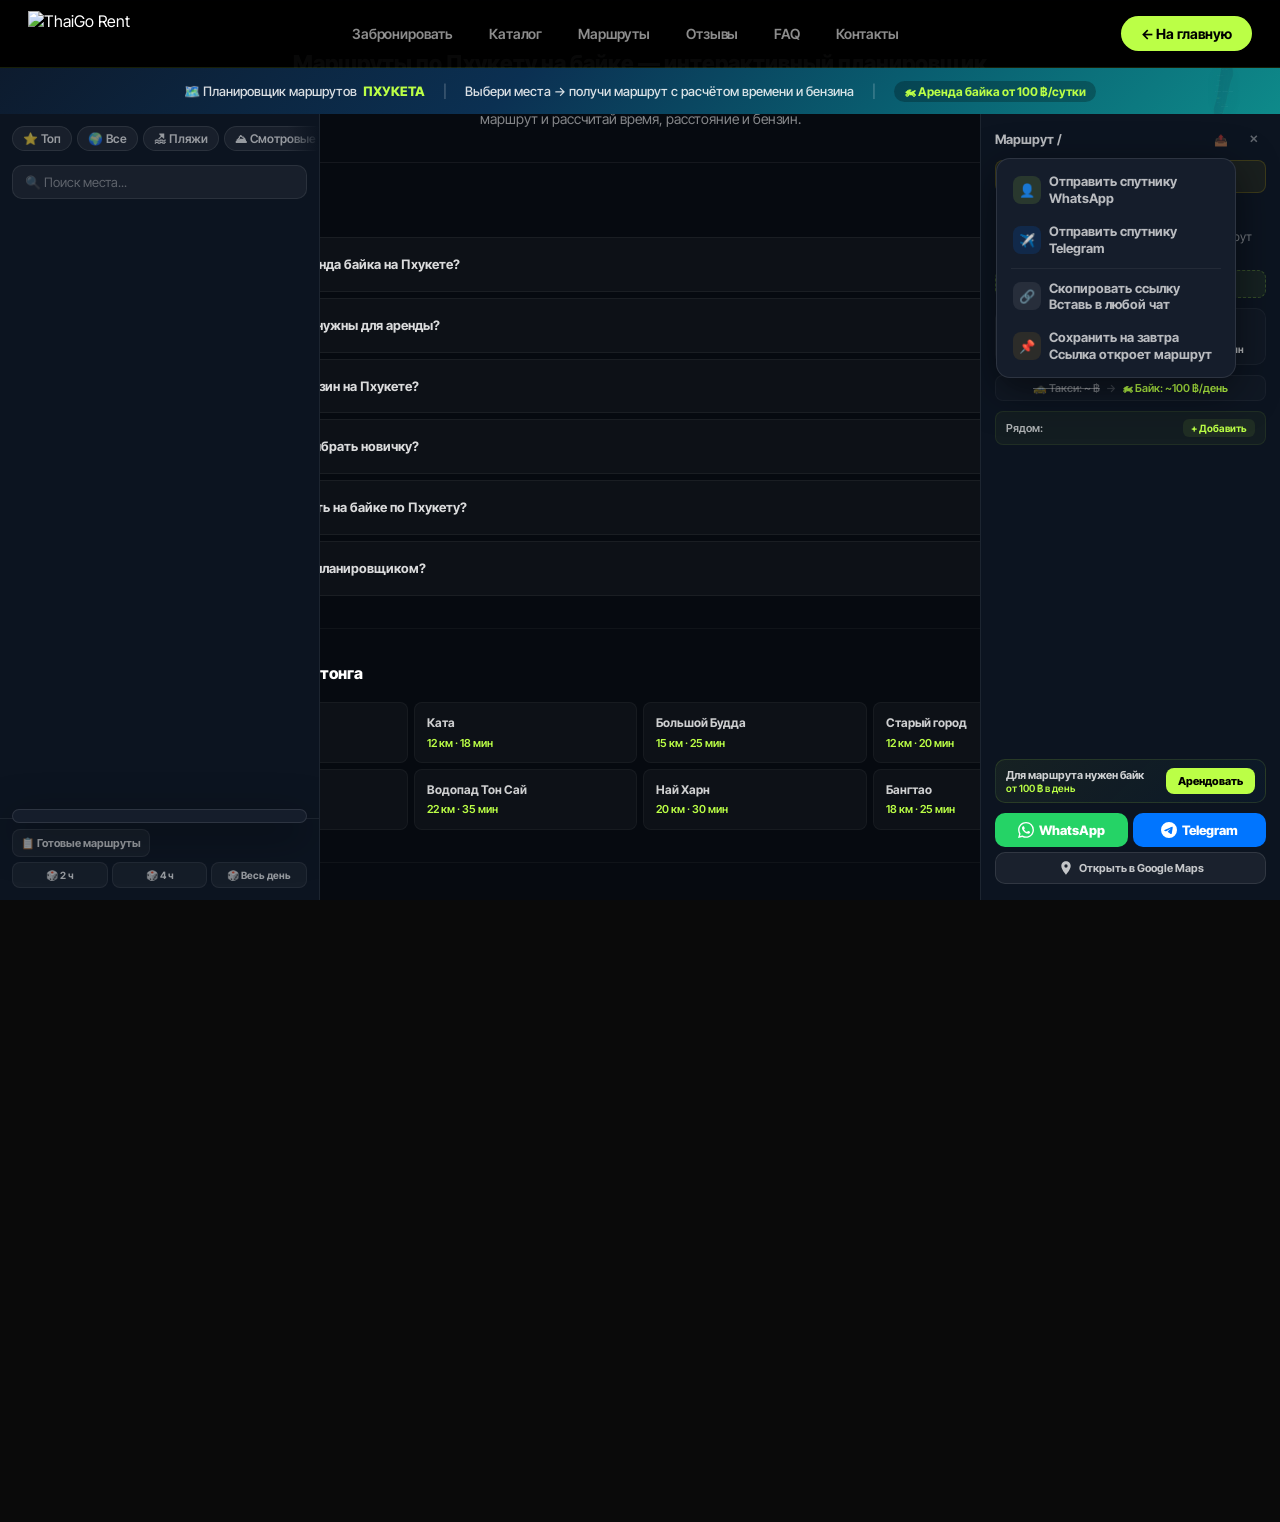
==== commit ff78ce41: "Add stylized SVG map of Phuket to hero section Decorative vector map with island outline, roads, dis" ====
--- a/index.html
+++ b/index.html
@@ -215,6 +215,7 @@
 
   <!-- ===== HERO ===== -->
   <div class="hero">
+    <img src="img/phuket-map.svg" alt="" class="hero-map" aria-hidden="true">
     <span class="hero-title">🗺️ Планировщик маршрутов <span class="hero-accent">ПХУКЕТА</span></span>
     <span class="hero-sep">|</span>
     <span>Выбери места → получи маршрут с расчётом времени и бензина</span>
--- a/css/main.css
+++ b/css/main.css
@@ -165,6 +165,19 @@
   font-weight: 500;
   color: rgba(255,255,255,0.85);
   background: var(--teal-gradient);
+  overflow: hidden;
+}
+
+.hero-map {
+  position: absolute;
+  right: 40px;
+  top: 50%;
+  transform: translateY(-50%);
+  height: 140%;
+  width: auto;
+  opacity: 0.18;
+  pointer-events: none;
+  user-select: none;
 }
 
 .hero-title { display: flex; align-items: center; gap: 6px; }
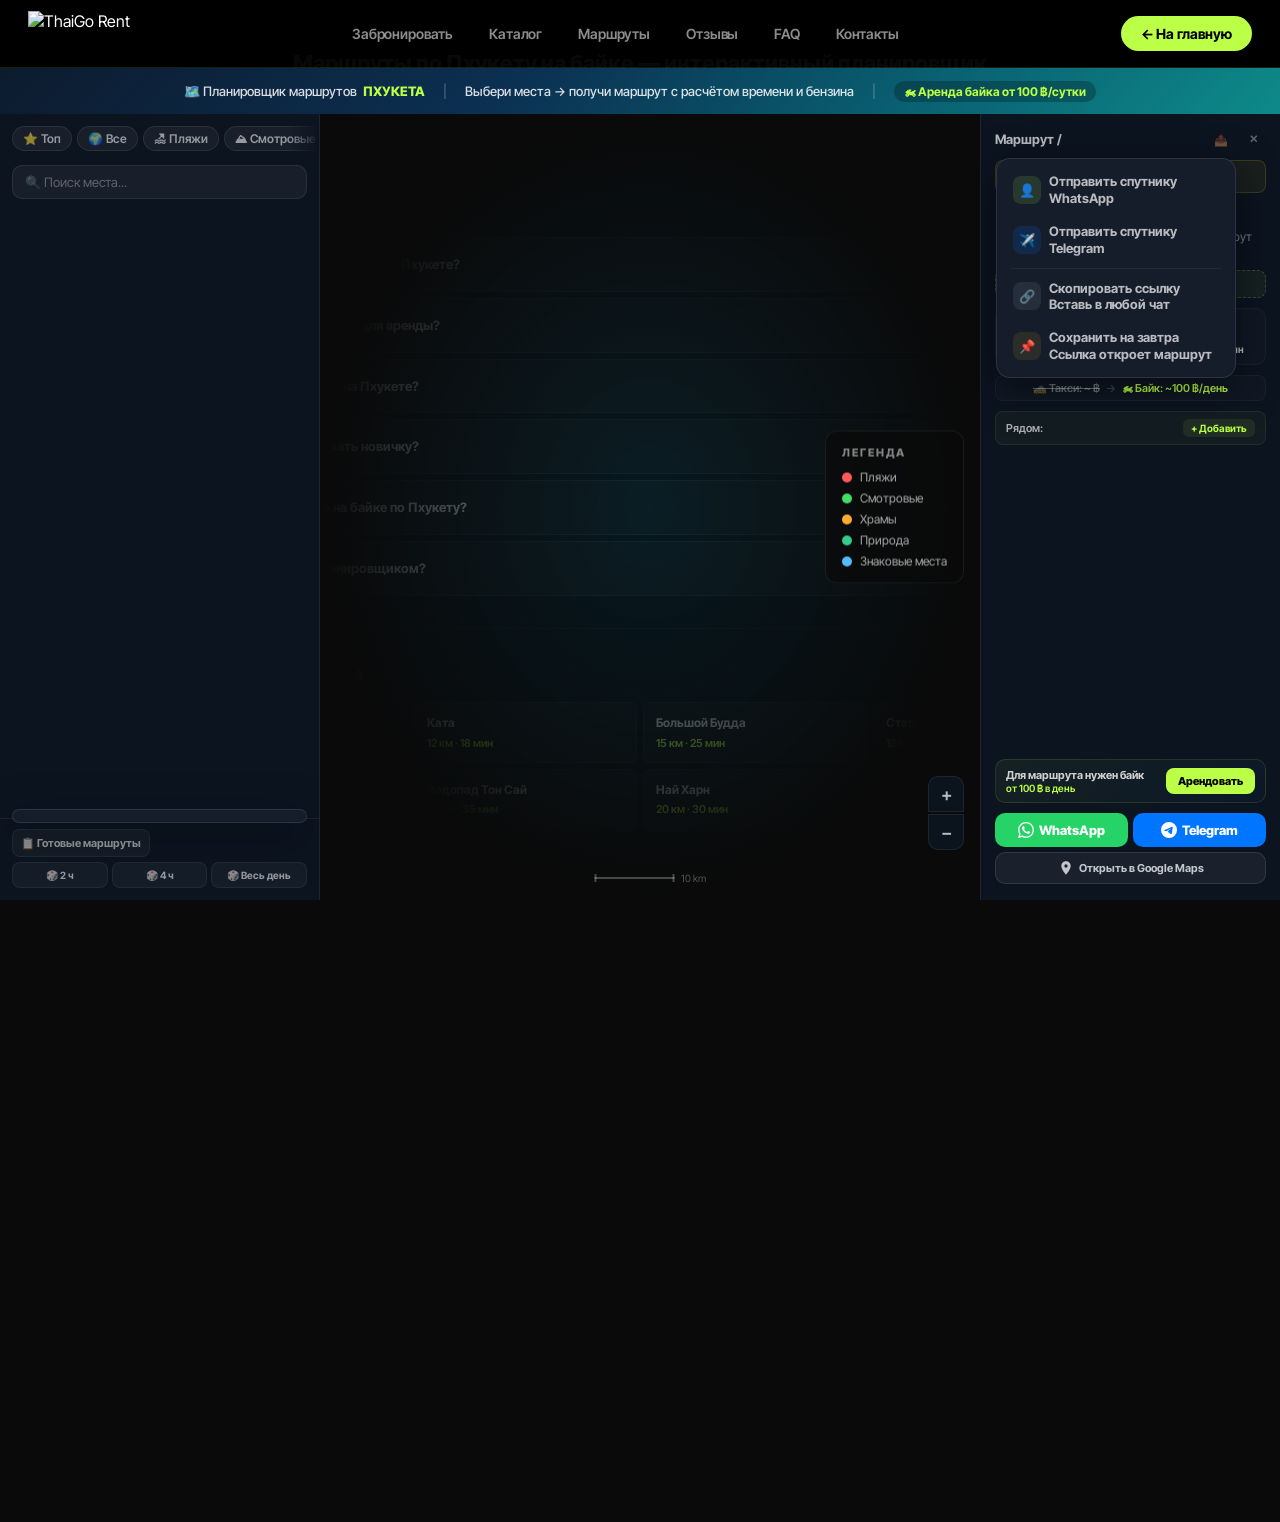
==== commit 968c1c02: "Replace Leaflet with custom SVG map matching old project style - Custom drawn Phuket island with tea" ====
--- a/index.html
+++ b/index.html
@@ -39,9 +39,6 @@
   <link rel="preconnect" href="https://fonts.googleapis.com">
   <link rel="preconnect" href="https://fonts.gstatic.com" crossorigin>
   <link href="https://fonts.googleapis.com/css2?family=Inter+Tight:wght@400;500;600;700;800;900&display=swap" rel="stylesheet">
-
-  <!-- Leaflet CSS -->
-  <link rel="stylesheet" href="https://unpkg.com/leaflet@1.9.4/dist/leaflet.css">
 
   <!-- App CSS -->
   <link rel="stylesheet" href="css/main.css">
@@ -215,7 +212,6 @@
 
   <!-- ===== HERO ===== -->
   <div class="hero">
-    <img src="img/phuket-map.svg" alt="" class="hero-map" aria-hidden="true">
     <span class="hero-title">🗺️ Планировщик маршрутов <span class="hero-accent">ПХУКЕТА</span></span>
     <span class="hero-sep">|</span>
     <span>Выбери места → получи маршрут с расчётом времени и бензина</span>
@@ -293,8 +289,56 @@
       </div>
     </aside>
 
-    <!-- MAP -->
-    <div id="map"></div>
+    <!-- MAP (custom SVG) -->
+    <div id="map">
+      <svg id="map-svg" viewBox="0 0 600 1000" preserveAspectRatio="xMidYMid meet">
+        <defs>
+          <radialGradient id="areaGlow" cx="50%" cy="50%" r="50%">
+            <stop offset="0%" stop-color="#22cc66" stop-opacity="0.25"/>
+            <stop offset="100%" stop-color="#22cc66" stop-opacity="0.03"/>
+          </radialGradient>
+          <filter id="dotGlow" x="-100%" y="-100%" width="300%" height="300%">
+            <feGaussianBlur stdDeviation="2.5" result="blur"/>
+            <feMerge><feMergeNode in="blur"/><feMergeNode in="SourceGraphic"/></feMerge>
+          </filter>
+        </defs>
+
+        <!-- Island shape -->
+        <g id="island-layer"></g>
+        <!-- Area bubbles -->
+        <g id="areas-layer"></g>
+        <!-- Roads -->
+        <g id="roads-layer"></g>
+        <!-- Route line -->
+        <g id="route-layer"></g>
+        <!-- POI dots -->
+        <g id="poi-layer"></g>
+        <!-- Labels -->
+        <g id="labels-layer"></g>
+      </svg>
+
+      <!-- Map legend -->
+      <div class="map-legend">
+        <div class="legend-title">ЛЕГЕНДА</div>
+        <div class="legend-item"><span class="legend-dot" style="background:#ff5a5a"></span> Пляжи</div>
+        <div class="legend-item"><span class="legend-dot" style="background:#44dd66"></span> Смотровые</div>
+        <div class="legend-item"><span class="legend-dot" style="background:#ffaa33"></span> Храмы</div>
+        <div class="legend-item"><span class="legend-dot" style="background:#33cc88"></span> Природа</div>
+        <div class="legend-item"><span class="legend-dot" style="background:#55bbff"></span> Знаковые места</div>
+      </div>
+
+      <!-- Zoom controls -->
+      <div class="map-zoom">
+        <button class="map-zoom-btn" onclick="svgMapZoom(1)">+</button>
+        <button class="map-zoom-btn" onclick="svgMapZoom(-1)">&minus;</button>
+      </div>
+
+      <!-- Scale bar -->
+      <div class="map-scale">
+        <div class="map-scale-bar"></div>
+        <span class="map-scale-label">10 km</span>
+      </div>
+    </div>
 
     <!-- RIGHT PANEL: Route builder (planning) -->
     <aside class="panel-right">
@@ -596,8 +640,7 @@
   <div id="toasts"></div>
 
   <!-- ===== SCRIPTS ===== -->
-  <!-- Leaflet (must load sync — app scripts reference L.) -->
-  <script src="https://unpkg.com/leaflet@1.9.4/dist/leaflet.js"></script>
+  <!-- App scripts -->
   <!-- App JS (defer preserves order; must load before Alpine) -->
   <script defer src="js/data.js"></script>
   <script defer src="js/stats.js"></script>
--- a/css/main.css
+++ b/css/main.css
@@ -165,19 +165,6 @@
   font-weight: 500;
   color: rgba(255,255,255,0.85);
   background: var(--teal-gradient);
-  overflow: hidden;
-}
-
-.hero-map {
-  position: absolute;
-  right: 40px;
-  top: 50%;
-  transform: translateY(-50%);
-  height: 140%;
-  width: auto;
-  opacity: 0.18;
-  pointer-events: none;
-  user-select: none;
 }
 
 .hero-title { display: flex; align-items: center; gap: 6px; }
--- a/css/map.css
+++ b/css/map.css
@@ -1,181 +1,118 @@
-/* ===== Map dot markers ===== */
-.map-dot {
-  width: 32px;
-  height: 32px;
-  border-radius: 50%;
-  border: 2px solid rgba(255,255,255,0.2);
-  display: flex;
-  align-items: center;
-  justify-content: center;
-  font-size: 15px;
-  cursor: pointer;
-  transition: transform .15s, border-color .15s, box-shadow .15s;
+/* ===== SVG Map container ===== */
+#map {
   position: relative;
-}
-
-.map-dot:hover {
-  transform: scale(1.25);
-  border-color: var(--green);
-}
-
-.map-dot.in-route {
-  border-color: var(--green);
-  background: rgba(187,255,70,0.2) !important;
-  box-shadow: 0 0 12px rgba(187,255,70,0.3);
-}
-
-/* Category colors */
-.map-dot.cat-beach  { background: rgba(26,74,138,0.7); }
-.map-dot.cat-view   { background: rgba(45,74,30,0.7); }
-.map-dot.cat-temple { background: rgba(74,45,30,0.7); }
-.map-dot.cat-nature { background: rgba(30,74,45,0.7); }
-.map-dot.cat-market { background: rgba(74,58,30,0.7); }
-.map-dot.cat-food   { background: rgba(74,30,30,0.7); }
-.map-dot.cat-photo  { background: rgba(30,58,74,0.7); }
-.map-dot.cat-top    { background: rgba(90,74,10,0.7); }
-
-/* Route number badge */
-.map-dot .route-number {
-  position: absolute;
-  top: -6px;
-  right: -6px;
-  width: 16px;
-  height: 16px;
-  border-radius: 50%;
-  background: var(--green);
-  color: #000;
-  font-size: 9px;
-  font-weight: 900;
-  display: flex;
-  align-items: center;
-  justify-content: center;
-  line-height: 1;
-}
-
-/* Route start/finish label */
-.route-label {
-  position: absolute;
-  bottom: -18px;
+  overflow: hidden;
+  background: radial-gradient(ellipse at center, rgba(9,60,70,0.3) 0%, #0A0A0A 70%);
+}
+
+#map-svg {
+  width: 100%;
+  height: 100%;
+  display: block;
+  cursor: grab;
+}
+
+#map-svg:active {
+  cursor: grabbing;
+}
+
+/* ===== POI markers ===== */
+.poi-marker {
+  transition: opacity .15s;
+}
+
+.poi-marker:hover .poi-dot {
+  opacity: 1 !important;
+  stroke-width: 2.5 !important;
+}
+
+.poi-marker:hover .poi-glow {
+  opacity: 0.4 !important;
+}
+
+/* Office pulse animation */
+.office-pulse-svg {
+  animation: svgPulse 2s ease-out infinite;
+}
+
+@keyframes svgPulse {
+  0%   { r: 14; opacity: 0.5; }
+  100% { r: 24; opacity: 0; }
+}
+
+/* Route line animation */
+.route-line {
+  animation: dashMove 20s linear infinite;
+}
+
+@keyframes dashMove {
+  to { stroke-dashoffset: -200; }
+}
+
+/* ===== SVG Popup (replaces Leaflet popup) ===== */
+.svg-popup {
+  position: absolute;
+  z-index: 1000;
+  transform: translate(-50%, -100%);
+  max-width: 320px;
+  min-width: 260px;
+  background: #111820;
+  border-radius: 12px;
+  box-shadow: 0 8px 32px rgba(0,0,0,0.6);
+  border: 1px solid rgba(255,255,255,0.08);
+  pointer-events: auto;
+}
+
+.svg-popup-arrow {
+  position: absolute;
+  bottom: -8px;
   left: 50%;
   transform: translateX(-50%);
-  font-size: 8px;
-  font-weight: 900;
-  letter-spacing: 0.5px;
-  white-space: nowrap;
-  padding: 1px 5px;
-  border-radius: 4px;
-  line-height: 1.3;
-  pointer-events: none;
-}
-
-.route-label-start {
-  background: var(--green);
-  color: #000;
-}
-
-.route-label-end {
-  background: rgba(255,255,255,0.15);
+  width: 16px;
+  height: 8px;
+  overflow: hidden;
+}
+
+.svg-popup-arrow::before {
+  content: '';
+  position: absolute;
+  top: -6px;
+  left: 50%;
+  transform: translateX(-50%) rotate(45deg);
+  width: 12px;
+  height: 12px;
+  background: #111820;
+  border: 1px solid rgba(255,255,255,0.08);
+}
+
+.svg-popup-close {
+  position: absolute;
+  top: 6px;
+  right: 8px;
+  width: 24px;
+  height: 24px;
+  background: none;
+  border: none;
+  color: rgba(255,255,255,0.4);
+  font-size: 20px;
+  cursor: pointer;
+  z-index: 10;
+  display: flex;
+  align-items: center;
+  justify-content: center;
+}
+
+.svg-popup-close:hover {
   color: #fff;
-  font-size: 10px;
-  padding: 0 4px;
-}
-
-/* ===== Office marker ===== */
-.office-marker {
-  width: 48px;
-  height: 48px;
-  border-radius: 50%;
-  background: rgba(10,10,10,0.9);
-  border: 2px solid var(--green);
-  display: flex;
-  align-items: center;
-  justify-content: center;
-  position: relative;
-  cursor: pointer;
-  box-shadow: 0 2px 12px rgba(0,0,0,0.5), 0 0 0 3px rgba(187,255,70,0.15);
-}
-
-.office-logo {
-  width: 32px;
-  height: 32px;
-  object-fit: contain;
-  border-radius: 50%;
-  display: block;
-}
-
-.office-marker.in-route {
-  background: rgba(187,255,70,0.3);
-  box-shadow: 0 0 16px rgba(187,255,70,0.4);
-}
-
-.office-marker .route-number {
-  position: absolute;
-  top: -6px;
-  right: -6px;
-  width: 16px;
-  height: 16px;
-  border-radius: 50%;
-  background: var(--green);
-  color: #000;
-  font-size: 9px;
-  font-weight: 900;
-  display: flex;
-  align-items: center;
-  justify-content: center;
-  line-height: 1;
-}
-
-.office-pulse {
-  position: absolute;
-  inset: -6px;
-  border-radius: 50%;
-  border: 2px solid var(--green);
-  opacity: 0;
-  animation: pulse 2s ease-out infinite;
-}
-
-/* ===== Leaflet popup override ===== */
-.leaflet-popup-content-wrapper {
-  background: #111820 !important;
-  color: #fff !important;
-  border-radius: 12px !important;
-  box-shadow: 0 8px 32px rgba(0,0,0,0.5) !important;
-  border: 1px solid rgba(255,255,255,0.08) !important;
-  padding: 0 !important;
-}
-
-.leaflet-popup-content {
-  margin: 0 !important;
-  font-family: 'Inter Tight', sans-serif !important;
-  font-size: 13px !important;
-  line-height: 1.5 !important;
-}
-
-.leaflet-popup-tip {
-  background: #111820 !important;
-  border: 1px solid rgba(255,255,255,0.08) !important;
-  box-shadow: none !important;
-}
-
-.leaflet-popup-close-button {
-  color: rgba(255,255,255,0.4) !important;
-  font-size: 20px !important;
-  top: 6px !important;
-  right: 8px !important;
-}
-
-.leaflet-popup-close-button:hover {
-  color: #fff !important;
-}
-
-/* ===== Place popup card ===== */
+}
+
+/* ===== Place popup card (shared with old Leaflet styles) ===== */
 .place-popup {
   padding: 16px 18px;
   min-width: 240px;
   max-width: 300px;
 }
 
-/* Block 0: Image */
 .popup-img {
   margin: -16px -18px 12px;
   border-radius: 12px 12px 0 0;
@@ -190,7 +127,6 @@
   display: block;
 }
 
-/* Block 1: Header */
 .popup-header {
   display: flex;
   align-items: flex-start;
@@ -237,7 +173,6 @@
   flex-shrink: 0;
 }
 
-/* Block 2: Category */
 .popup-cat {
   font-size: 12px;
   color: var(--muted);
@@ -245,7 +180,6 @@
   margin-bottom: 8px;
 }
 
-/* Block 3: Description */
 .popup-desc {
   font-size: 13px;
   color: rgba(255,255,255,0.7);
@@ -253,7 +187,6 @@
   margin-bottom: 8px;
 }
 
-/* Tip line */
 .popup-tip {
   font-size: 12px;
   color: rgba(255,200,50,0.75);
@@ -265,7 +198,6 @@
   border: 1px solid rgba(255,215,0,0.08);
 }
 
-/* Block 4: Metadata */
 .popup-meta {
   display: flex;
   gap: 12px;
@@ -290,7 +222,6 @@
   margin-left: 1px;
 }
 
-/* Block 5: Action button */
 .popup-add-btn {
   width: 100%;
   padding: 11px 14px;
@@ -318,58 +249,148 @@
   color: #FF4D4D;
 }
 
-/* ===== Leaflet zoom control override ===== */
-.leaflet-control-zoom {
-  border: none !important;
-  box-shadow: 0 2px 12px rgba(0,0,0,0.4) !important;
-  border-radius: 10px !important;
-  overflow: hidden;
-}
-
-.leaflet-control-zoom a {
-  background: rgba(12,20,32,0.9) !important;
-  color: rgba(255,255,255,0.7) !important;
-  border-bottom: 1px solid rgba(255,255,255,0.08) !important;
-  width: 34px !important;
-  height: 34px !important;
-  line-height: 34px !important;
-  font-size: 16px !important;
-}
-
-.leaflet-control-zoom a:hover {
-  background: rgba(12,20,32,1) !important;
-  color: var(--green) !important;
-}
-
-.leaflet-control-zoom a:last-child {
-  border-bottom: none !important;
-}
-
-/* ===== Attribution (clean, no Leaflet branding) ===== */
-.leaflet-control-attribution {
-  background: rgba(10, 10, 10, 0.78) !important;
-  color: rgba(255,255,255,0.72) !important;
-  font-size: 11px !important;
-  line-height: 1.2 !important;
-  border: 1px solid rgba(255,255,255,0.08) !important;
-  border-radius: 10px !important;
-  padding: 6px 10px !important;
-  backdrop-filter: blur(6px) !important;
-  -webkit-backdrop-filter: blur(6px) !important;
-  box-shadow: 0 4px 14px rgba(0,0,0,0.22) !important;
-  margin: 10px !important;
-}
-
-.leaflet-control-attribution a {
-  color: rgba(255,255,255,0.82) !important;
-  text-decoration: none !important;
-}
-
-.leaflet-control-attribution a:hover {
-  color: var(--green) !important;
-}
-
-/* ===== Route polyline (handled by Leaflet SVG, but add dash animation) ===== */
-.leaflet-overlay-pane svg path.leaflet-interactive {
-  stroke-dashoffset: 0;
-}
+/* ===== Map Legend ===== */
+.map-legend {
+  position: absolute;
+  right: 16px;
+  top: 50%;
+  transform: translateY(-50%);
+  background: rgba(10,10,10,0.75);
+  backdrop-filter: blur(8px);
+  -webkit-backdrop-filter: blur(8px);
+  border: 1px solid rgba(255,255,255,0.08);
+  border-radius: 12px;
+  padding: 14px 16px;
+  z-index: 100;
+}
+
+.legend-title {
+  font-family: 'Inter Tight', sans-serif;
+  font-size: 11px;
+  font-weight: 800;
+  color: rgba(255,255,255,0.5);
+  letter-spacing: 2px;
+  margin-bottom: 10px;
+}
+
+.legend-item {
+  display: flex;
+  align-items: center;
+  gap: 8px;
+  font-family: 'Inter Tight', sans-serif;
+  font-size: 12px;
+  color: rgba(255,255,255,0.65);
+  margin-bottom: 6px;
+}
+
+.legend-item:last-child {
+  margin-bottom: 0;
+}
+
+.legend-dot {
+  width: 10px;
+  height: 10px;
+  border-radius: 50%;
+  flex-shrink: 0;
+}
+
+/* ===== Map Zoom controls ===== */
+.map-zoom {
+  position: absolute;
+  bottom: 50px;
+  right: 16px;
+  display: flex;
+  flex-direction: column;
+  gap: 2px;
+  z-index: 100;
+}
+
+.map-zoom-btn {
+  width: 36px;
+  height: 36px;
+  background: rgba(12,20,32,0.9);
+  border: 1px solid rgba(255,255,255,0.08);
+  color: rgba(255,255,255,0.7);
+  font-size: 18px;
+  font-weight: 600;
+  cursor: pointer;
+  display: flex;
+  align-items: center;
+  justify-content: center;
+  transition: background .15s, color .15s;
+}
+
+.map-zoom-btn:first-child {
+  border-radius: 10px 10px 0 0;
+}
+
+.map-zoom-btn:last-child {
+  border-radius: 0 0 10px 10px;
+}
+
+.map-zoom-btn:hover {
+  background: rgba(12,20,32,1);
+  color: var(--green);
+}
+
+/* ===== Map Scale bar ===== */
+.map-scale {
+  position: absolute;
+  bottom: 16px;
+  left: 50%;
+  transform: translateX(-50%);
+  display: flex;
+  align-items: center;
+  gap: 6px;
+  z-index: 100;
+}
+
+.map-scale-bar {
+  width: 80px;
+  height: 2px;
+  background: rgba(255,255,255,0.25);
+  position: relative;
+}
+
+.map-scale-bar::before,
+.map-scale-bar::after {
+  content: '';
+  position: absolute;
+  width: 2px;
+  height: 8px;
+  background: rgba(255,255,255,0.25);
+  top: -3px;
+}
+
+.map-scale-bar::before { left: 0; }
+.map-scale-bar::after { right: 0; }
+
+.map-scale-label {
+  font-family: 'Inter Tight', sans-serif;
+  font-size: 10px;
+  color: rgba(255,255,255,0.3);
+}
+
+/* ===== Mobile ===== */
+@media (max-width: 900px) {
+  .map-legend {
+    right: 8px;
+    top: auto;
+    bottom: 56px;
+    transform: none;
+    padding: 10px 12px;
+  }
+
+  .legend-title {
+    font-size: 9px;
+  }
+
+  .legend-item {
+    font-size: 10px;
+  }
+
+  .map-zoom {
+    bottom: 40px;
+    right: 8px;
+  }
+}
